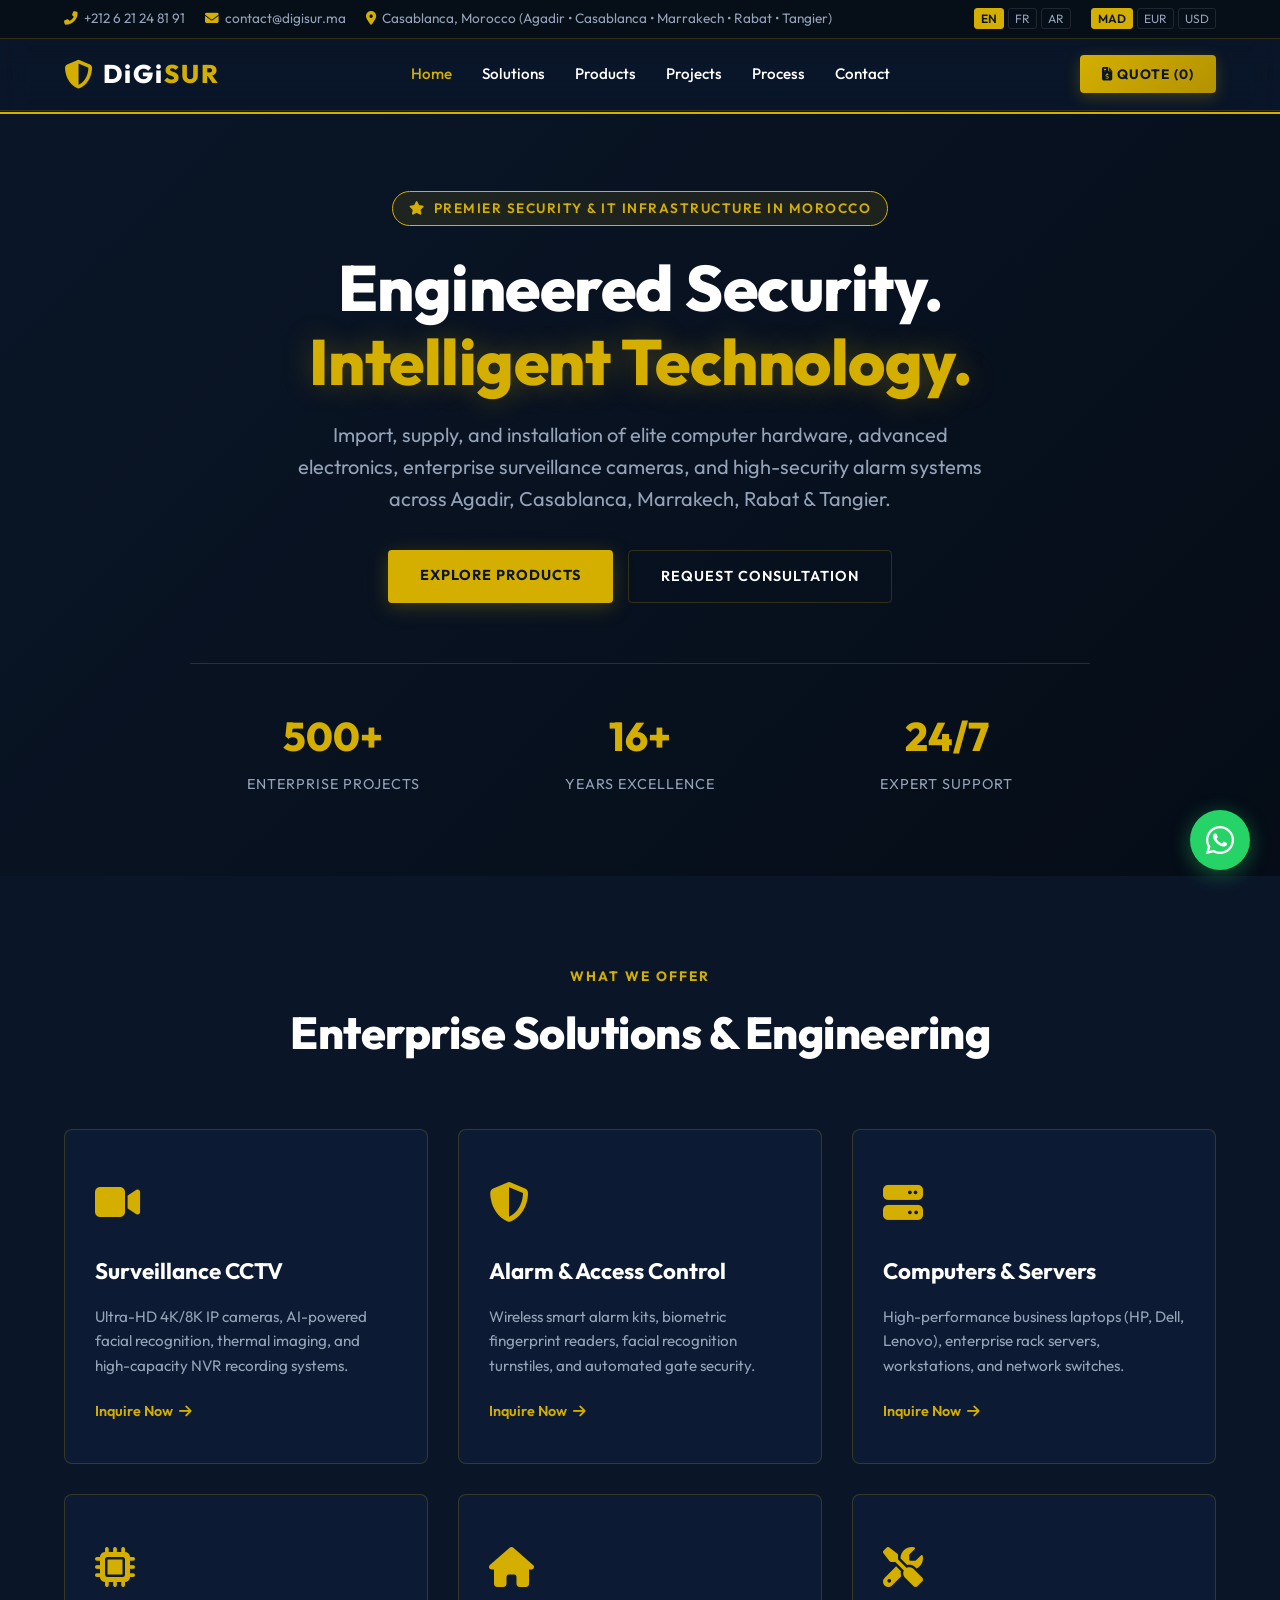
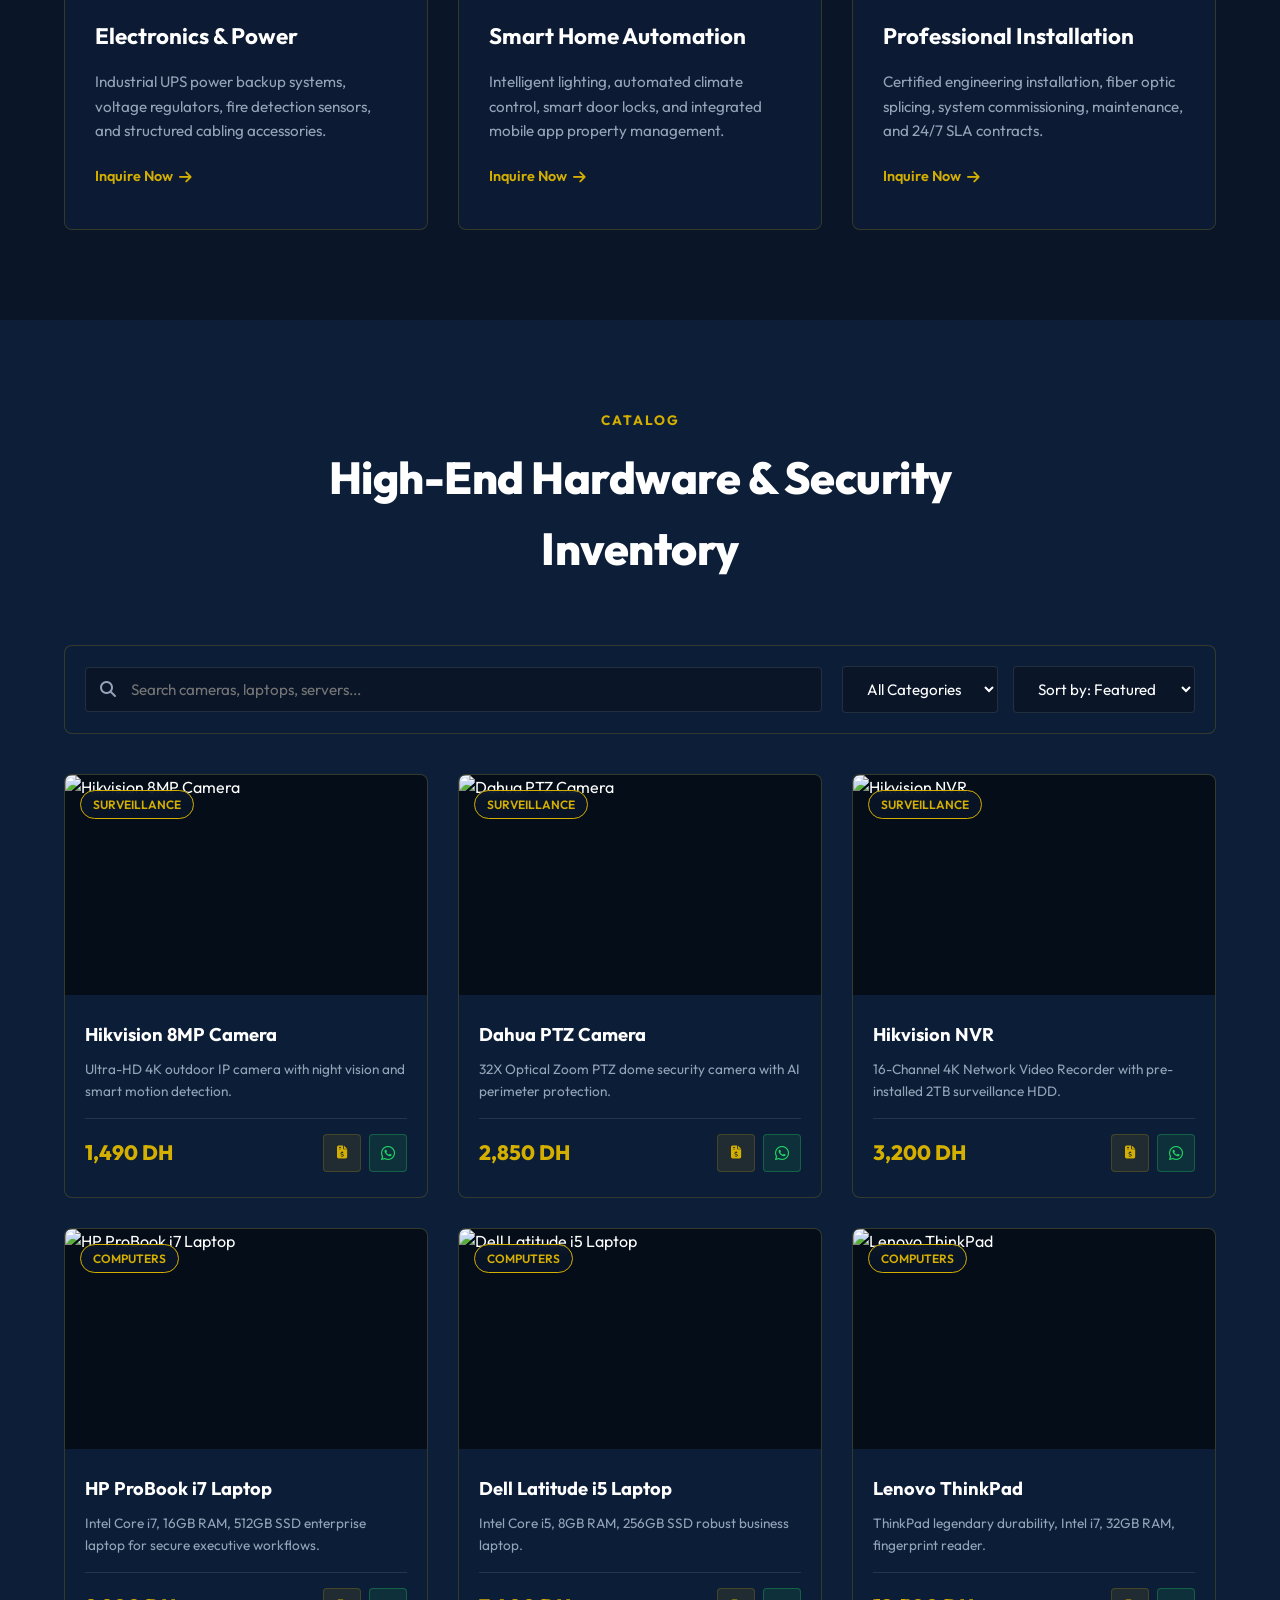
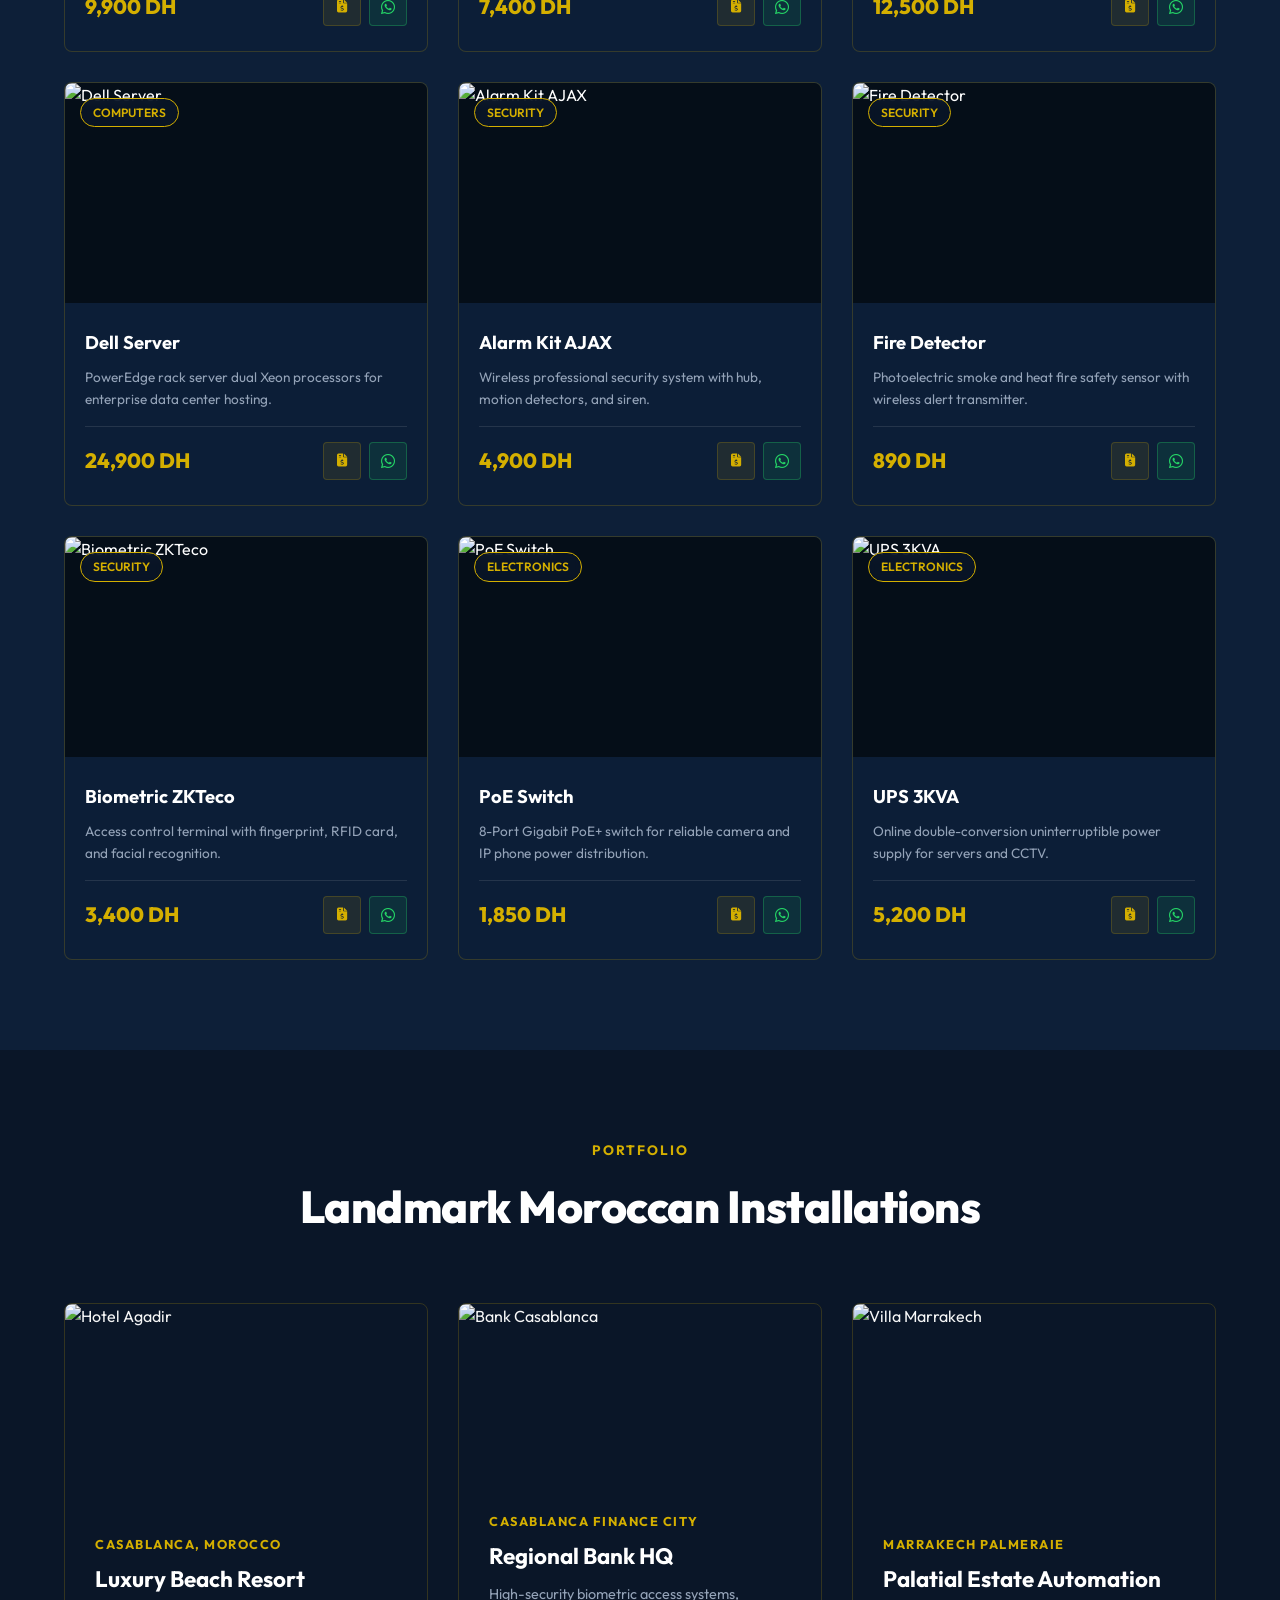
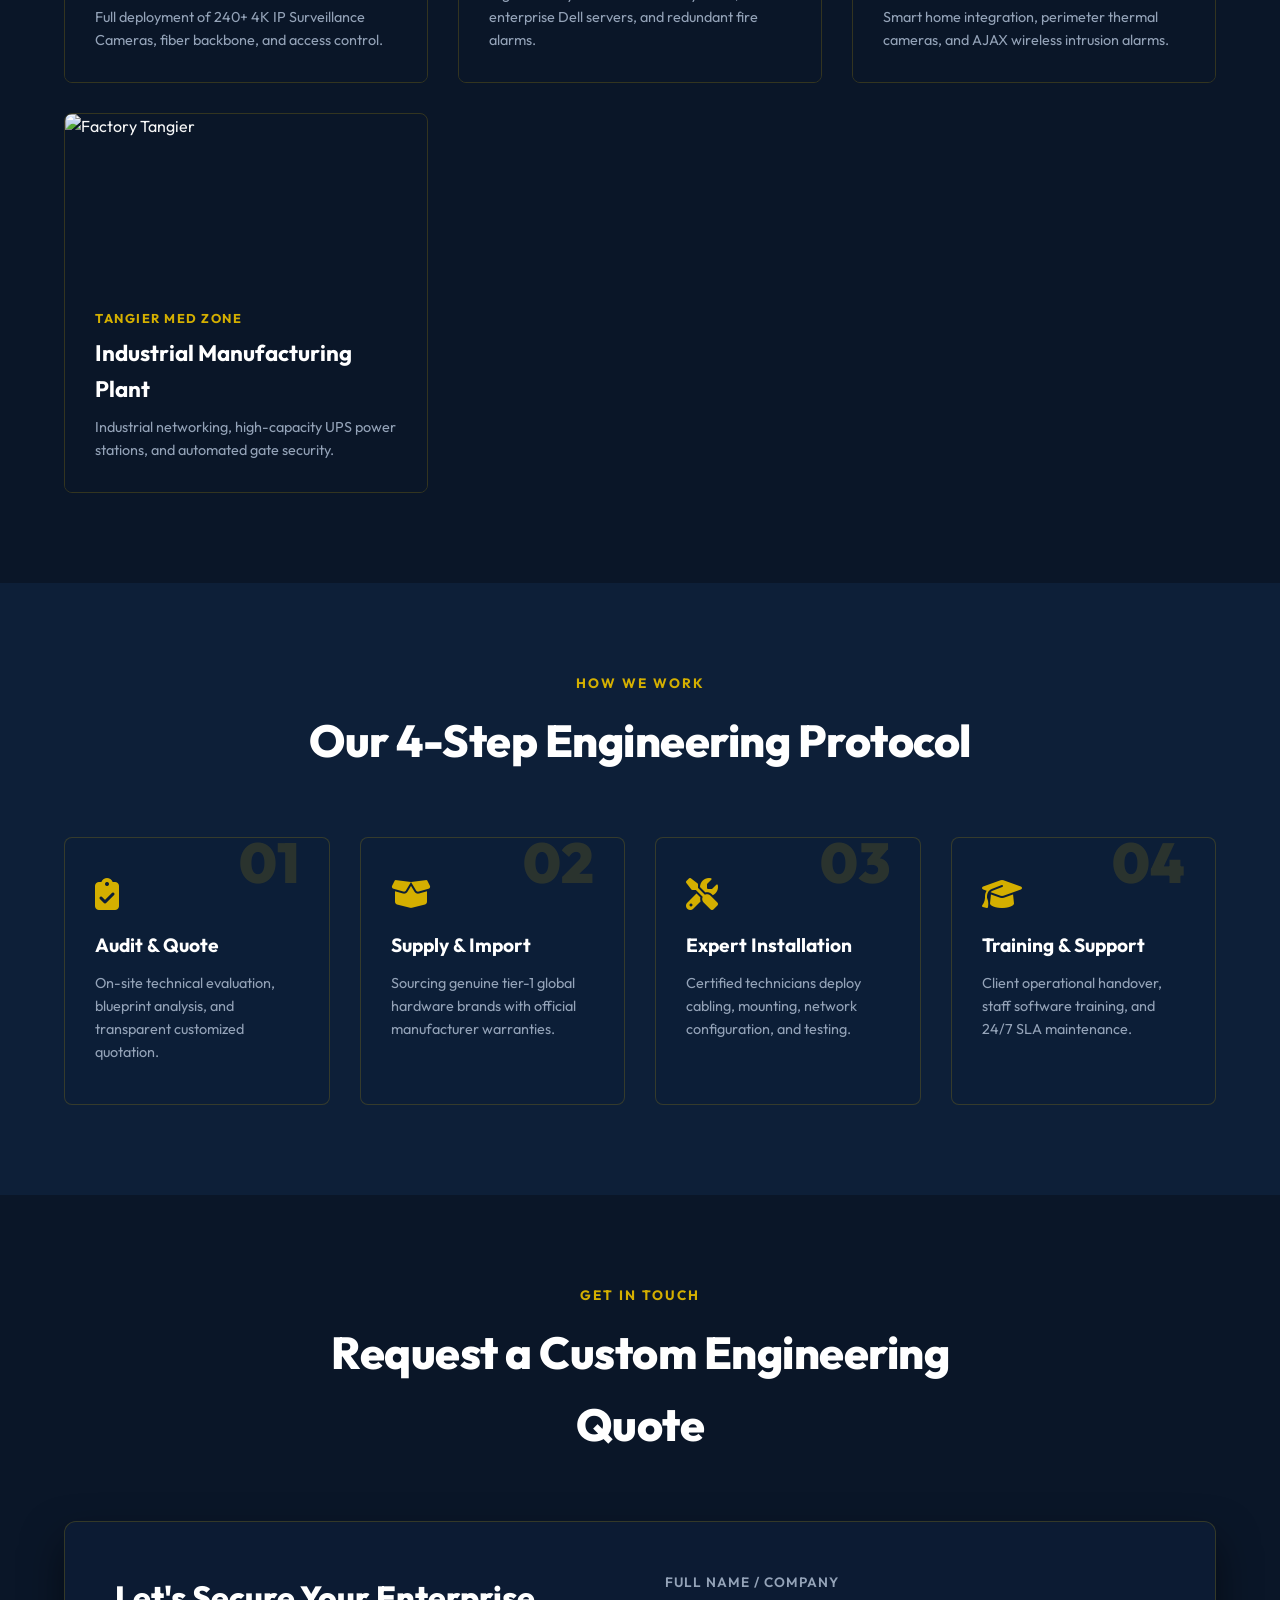
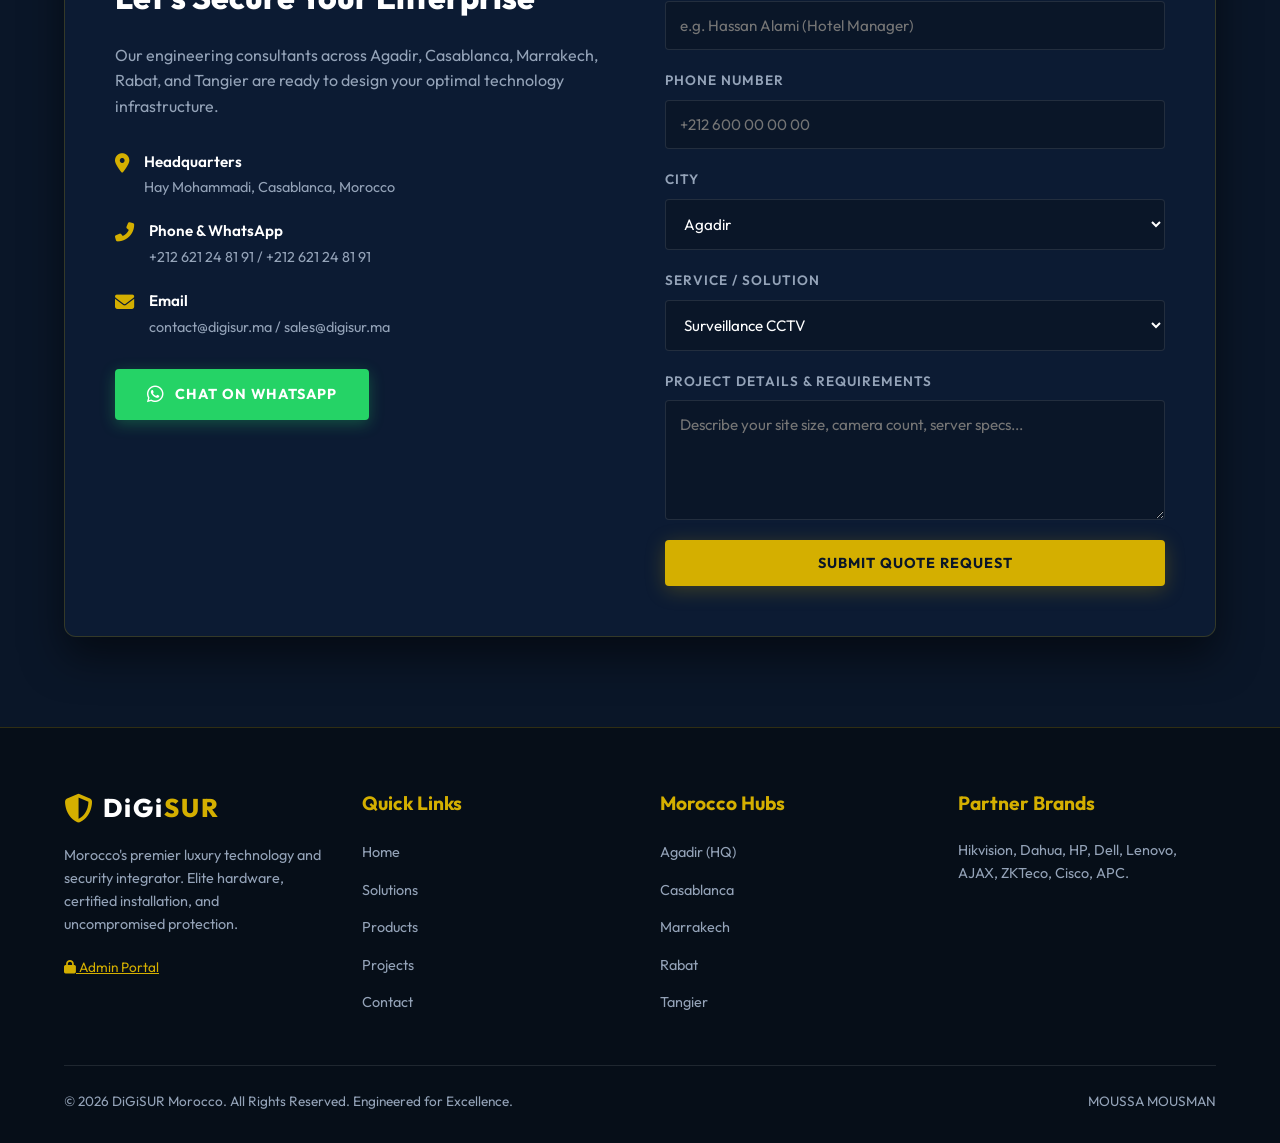
==== index.html @ 04ad392d "Add files via upload" ====
<!DOCTYPE html>
<html lang="en">
<head>
  <meta charset="UTF-8">
  <meta name="viewport" content="width=device-width, initial-scale=1.0">
  <title>DiGiSUR | Engineered Security & Intelligent Technology Morocco</title>
  <meta name="description" content="Import, Export, Supply, Installation of Computer Hardware, Electronics, Surveillance Cameras, and Security Alarm Systems in Agadir, Casablanca, Marrakech, Rabat, Tangier.">
  <!-- Google Fonts -->
  <link rel="preconnect" href="https://fonts.googleapis.com">
  <link rel="preconnect" href="https://fonts.gstatic.com" crossorigin>
  <link href="https://fonts.googleapis.com/css2?family=Outfit:wght@300;400;500;600;700;800;900&display=swap" rel="stylesheet">
  <!-- Font Awesome -->
  <link rel="stylesheet" href="https://cdnjs.cloudflare.com/ajax/libs/font-awesome/6.4.0/css/all.min.css">
  <!-- Custom CSS -->
  <link rel="stylesheet" href="style.css">
</head>
<body>

  <!-- 1. Top Bar -->
  <div class="top-bar">
    <div class="top-bar-left">
      <a href="tel:+212621248191"><i class="fas fa-phone-alt"></i> +212 6 21 24 81 91</a>
      <a href="mailto:contact@digisur.ma"><i class="fas fa-envelope"></i> contact@digisur.ma</a>
      <span><i class="fas fa-map-marker-alt"></i> Casablanca, Morocco (Agadir • Casablanca • Marrakech • Rabat • Tangier)</span>
    </div>
    <div class="top-bar-right">
      <div class="lang-buttons">
        <button class="lang-btn active" data-lang="en">EN</button>
        <button class="lang-btn" data-lang="fr">FR</button>
        <button class="lang-btn" data-lang="ar">AR</button>
      </div>
      <div class="curr-buttons">
        <button class="curr-btn active" data-curr="MAD">MAD</button>
        <button class="curr-btn" data-curr="EUR">EUR</button>
        <button class="curr-btn" data-curr="USD">USD</button>
      </div>
    </div>
  </div>

  <!-- 2. Navbar -->
  <nav class="navbar">
    <div class="nav-brand">
      <i class="fas fa-shield-alt logo-icon"></i>
      <h1>DiGi<span>SUR</span></h1>
    </div>
    <ul class="nav-links" id="navLinks">
      <li><a href="#home" class="active" data-i18n="nav_home">Home</a></li>
      <li><a href="#solutions" data-i18n="nav_solutions">Solutions</a></li>
      <li><a href="#products" data-i18n="nav_products">Products</a></li>
      <li><a href="#projects" data-i18n="nav_projects">Projects</a></li>
      <li><a href="#process" data-i18n="nav_process">Process</a></li>
      <li><a href="#contact" data-i18n="nav_contact">Contact</a></li>
    </ul>
    <div class="nav-right">
      <button class="quote-btn" id="openQuoteModalBtn"><i class="fas fa-file-invoice-dollar"></i> <span data-i18n="nav_quote">Quote</span> (<span id="quoteCount">0</span>)</button>
      <button class="menu-toggle" id="menuToggle"><i class="fas fa-bars"></i></button>
    </div>
  </nav>

  <!-- 3. Hero Section -->
  <header class="hero" id="home">
    <div class="hero-content">
      <div class="hero-badge">
        <i class="fas fa-star"></i> <span data-i18n="hero_badge">Premier Security & IT Infrastructure in Morocco</span>
      </div>
      <h1 data-i18n="hero_title">Engineered Security. <span>Intelligent Technology.</span></h1>
      <p data-i18n="hero_subtitle">Import, supply, and installation of elite computer hardware, advanced electronics, enterprise surveillance cameras, and high-security alarm systems across Agadir, Casablanca, Marrakech, Rabat & Tangier.</p>
      <div class="hero-buttons">
        <a href="#products" class="btn-primary" data-i18n="hero_btn_explore">Explore Products</a>
        <a href="#contact" class="btn-outline" data-i18n="hero_btn_consult">Request Consultation</a>
      </div>
      <div class="hero-stats">
        <div class="stat-item">
          <h3>500+</h3>
          <p data-i18n="stat_projects">Enterprise Projects</p>
        </div>
        <div class="stat-item">
          <h3>16+</h3>
          <p data-i18n="stat_years">Years Excellence</p>
        </div>
        <div class="stat-item">
          <h3>24/7</h3>
          <p data-i18n="stat_support">Expert Support</p>
        </div>
      </div>
    </div>
  </header>

  <!-- 4. SOLUTIONS Section -->
  <section id="solutions">
    <div class="section-header">
      <span class="section-subtitle" data-i18n="sol_subtitle">What We Offer</span>
      <h2 class="section-title" data-i18n="sol_title">Enterprise Solutions & Engineering</h2>
    </div>
    <div class="solutions-grid">
      <div class="solution-card">
        <div class="solution-icon"><i class="fas fa-video"></i></div>
        <h3 data-i18n="sol_1_title">Surveillance CCTV</h3>
        <p data-i18n="sol_1_desc">Ultra-HD 4K/8K IP cameras, AI-powered facial recognition, thermal imaging, and high-capacity NVR recording systems.</p>
        <a href="#contact" class="solution-link">Inquire Now <i class="fas fa-arrow-right"></i></a>
      </div>
      <div class="solution-card">
        <div class="solution-icon"><i class="fas fa-shield-alt"></i></div>
        <h3 data-i18n="sol_2_title">Alarm & Access Control</h3>
        <p data-i18n="sol_2_desc">Wireless smart alarm kits, biometric fingerprint readers, facial recognition turnstiles, and automated gate security.</p>
        <a href="#contact" class="solution-link">Inquire Now <i class="fas fa-arrow-right"></i></a>
      </div>
      <div class="solution-card">
        <div class="solution-icon"><i class="fas fa-server"></i></div>
        <h3 data-i18n="sol_3_title">Computers & Servers</h3>
        <p data-i18n="sol_3_desc">High-performance business laptops (HP, Dell, Lenovo), enterprise rack servers, workstations, and network switches.</p>
        <a href="#contact" class="solution-link">Inquire Now <i class="fas fa-arrow-right"></i></a>
      </div>
      <div class="solution-card">
        <div class="solution-icon"><i class="fas fa-microchip"></i></div>
        <h3 data-i18n="sol_4_title">Electronics & Power</h3>
        <p data-i18n="sol_4_desc">Industrial UPS power backup systems, voltage regulators, fire detection sensors, and structured cabling accessories.</p>
        <a href="#contact" class="solution-link">Inquire Now <i class="fas fa-arrow-right"></i></a>
      </div>
      <div class="solution-card">
        <div class="solution-icon"><i class="fas fa-home"></i></div>
        <h3 data-i18n="sol_5_title">Smart Home Automation</h3>
        <p data-i18n="sol_5_desc">Intelligent lighting, automated climate control, smart door locks, and integrated mobile app property management.</p>
        <a href="#contact" class="solution-link">Inquire Now <i class="fas fa-arrow-right"></i></a>
      </div>
      <div class="solution-card">
        <div class="solution-icon"><i class="fas fa-tools"></i></div>
        <h3 data-i18n="sol_6_title">Professional Installation</h3>
        <p data-i18n="sol_6_desc">Certified engineering installation, fiber optic splicing, system commissioning, maintenance, and 24/7 SLA contracts.</p>
        <a href="#contact" class="solution-link">Inquire Now <i class="fas fa-arrow-right"></i></a>
      </div>
    </div>
  </section>

  <!-- 5. PRODUCTS Section -->
  <section id="products" class="products-section">
    <div class="section-header">
      <span class="section-subtitle" data-i18n="prod_subtitle">Catalog</span>
      <h2 class="section-title" data-i18n="prod_title">High-End Hardware & Security Inventory</h2>
    </div>

    <!-- Search, Filter, Sort Controls -->
    <div class="products-controls">
      <div class="search-box">
        <i class="fas fa-search"></i>
        <input type="text" id="productSearch" placeholder="Search cameras, laptops, servers...">
      </div>
      <div class="filter-sort-group">
        <select id="categoryFilter" class="filter-select">
          <option value="all">All Categories</option>
          <option value="Surveillance">Surveillance</option>
          <option value="Computers">Computers</option>
          <option value="Security">Security</option>
          <option value="Electronics">Electronics</option>
        </select>
        <select id="sortSelect" class="sort-select">
          <option value="default">Sort by: Featured</option>
          <option value="low-high">Price: Low to High</option>
          <option value="high-low">Price: High to Low</option>
        </select>
      </div>
    </div>

    <!-- Products Grid (rendered dynamically via JS from localStorage) -->
    <div class="products-grid" id="productsGrid">
      <!-- Dynamic Products injected here -->
    </div>
  </section>

  <!-- 6. PROJECTS Section -->
  <section id="projects">
    <div class="section-header">
      <span class="section-subtitle" data-i18n="proj_subtitle">Portfolio</span>
      <h2 class="section-title" data-i18n="proj_title">Landmark Moroccan Installations</h2>
    </div>
    <div class="projects-grid">
      <div class="project-card">
        <img src="https://images.unsplash.com/photo-1566073771259-6a8506099945?auto=format&fit=crop&w=800&q=80" alt="Hotel Agadir">
        <div class="project-overlay">
          <span>Casablanca, Morocco</span>
          <h3 data-i18n="proj_1_title">Luxury Beach Resort</h3>
          <p data-i18n="proj_1_desc">Full deployment of 240+ 4K IP Surveillance Cameras, fiber backbone, and access control.</p>
        </div>
      </div>
      <div class="project-card">
        <img src="https://images.unsplash.com/photo-1486406146926-c627a92ad1ab?auto=format&fit=crop&w=800&q=80" alt="Bank Casablanca">
        <div class="project-overlay">
          <span>Casablanca Finance City</span>
          <h3 data-i18n="proj_2_title">Regional Bank HQ</h3>
          <p data-i18n="proj_2_desc">High-security biometric access systems, enterprise Dell servers, and redundant fire alarms.</p>
        </div>
      </div>
      <div class="project-card">
        <img src="https://images.unsplash.com/photo-1600585154340-be6161a56a0c?auto=format&fit=crop&w=800&q=80" alt="Villa Marrakech">
        <div class="project-overlay">
          <span>Marrakech Palmeraie</span>
          <h3 data-i18n="proj_3_title">Palatial Estate Automation</h3>
          <p data-i18n="proj_3_desc">Smart home integration, perimeter thermal cameras, and AJAX wireless intrusion alarms.</p>
        </div>
      </div>
      <div class="project-card">
        <img src="https://images.unsplash.com/photo-1581091226825-a6a2a5aee158?auto=format&fit=crop&w=800&q=80" alt="Factory Tangier">
        <div class="project-overlay">
          <span>Tangier Med Zone</span>
          <h3 data-i18n="proj_4_title">Industrial Manufacturing Plant</h3>
          <p data-i18n="proj_4_desc">Industrial networking, high-capacity UPS power stations, and automated gate security.</p>
        </div>
      </div>
    </div>
  </section>

  <!-- 7. PROCESS Section -->
  <section id="process" class="process-section">
    <div class="section-header">
      <span class="section-subtitle" data-i18n="proc_subtitle">How We Work</span>
      <h2 class="section-title" data-i18n="proc_title">Our 4-Step Engineering Protocol</h2>
    </div>
    <div class="process-grid">
      <div class="process-card">
        <div class="process-step-num">01</div>
        <div class="process-icon"><i class="fas fa-clipboard-check"></i></div>
        <h3 data-i18n="proc_1_title">Audit & Quote</h3>
        <p data-i18n="proc_1_desc">On-site technical evaluation, blueprint analysis, and transparent customized quotation.</p>
      </div>
      <div class="process-card">
        <div class="process-step-num">02</div>
        <div class="process-icon"><i class="fas fa-box-open"></i></div>
        <h3 data-i18n="proc_2_title">Supply & Import</h3>
        <p data-i18n="proc_2_desc">Sourcing genuine tier-1 global hardware brands with official manufacturer warranties.</p>
      </div>
      <div class="process-card">
        <div class="process-step-num">03</div>
        <div class="process-icon"><i class="fas fa-tools"></i></div>
        <h3 data-i18n="proc_3_title">Expert Installation</h3>
        <p data-i18n="proc_3_desc">Certified technicians deploy cabling, mounting, network configuration, and testing.</p>
      </div>
      <div class="process-card">
        <div class="process-step-num">04</div>
        <div class="process-icon"><i class="fas fa-graduation-cap"></i></div>
        <h3 data-i18n="proc_4_title">Training & Support</h3>
        <p data-i18n="proc_4_desc">Client operational handover, staff software training, and 24/7 SLA maintenance.</p>
      </div>
    </div>
  </section>

  <!-- 8. CONTACT Section -->
  <section id="contact">
    <div class="section-header">
      <span class="section-subtitle" data-i18n="cont_subtitle">Get In Touch</span>
      <h2 class="section-title" data-i18n="cont_title">Request a Custom Engineering Quote</h2>
    </div>
    <div class="contact-container">
      <div class="contact-info">
        <h3 data-i18n="cont_info_title">Let's Secure Your Enterprise</h3>
        <p data-i18n="cont_info_desc">Our engineering consultants across Agadir, Casablanca, Marrakech, Rabat, and Tangier are ready to design your optimal technology infrastructure.</p>
        <div class="contact-details">
          <div class="contact-item">
            <i class="fas fa-map-marker-alt"></i>
            <div>
              <h4 data-i18n="cont_hq">Headquarters</h4>
              <span>Hay Mohammadi, Casablanca, Morocco</span>
            </div>
          </div>
          <div class="contact-item">
            <i class="fas fa-phone-alt"></i>
            <div>
              <h4 data-i18n="cont_phone">Phone & WhatsApp</h4>
              <span>+212 621 24 81 91 / +212 621 24 81 91</span>
            </div>
          </div>
          <div class="contact-item">
            <i class="fas fa-envelope"></i>
            <div>
              <h4 data-i18n="cont_email">Email</h4>
              <span>contact@digisur.ma / sales@digisur.ma</span>
            </div>
          </div>
        </div>
        <a href="https://wa.me/212621248191?text=Hello%20DiGiSUR,%20I%20would%20like%20to%20discuss%20a%20security%20project." target="_blank" class="btn-primary" style="display: inline-flex; align-items: center; gap: 10px; background: #25D366; color: #FFF; box-shadow: 0 4px 15px rgba(37,211,102,0.3);">
          <i class="fab fa-whatsapp" style="font-size: 1.2rem;"></i> <span data-i18n="cont_wa_btn">Chat on WhatsApp</span>
        </a>
      </div>

      <form class="contact-form" id="quoteRequestForm">
        <div class="form-group">
          <label for="clientName" data-i18n="form_name">Full Name / Company</label>
          <input type="text" id="clientName" required placeholder="e.g. Hassan Alami (Hotel Manager)">
        </div>
        <div class="form-group">
          <label for="clientPhone" data-i18n="form_phone">Phone Number</label>
          <input type="tel" id="clientPhone" required placeholder="+212 600 00 00 00">
        </div>
        <div class="form-group">
          <label for="clientCity" data-i18n="form_city">City</label>
          <select id="clientCity">
            <option value="Agadir">Agadir</option>
            <option value="Casablanca">Casablanca</option>
            <option value="Marrakech">Marrakech</option>
            <option value="Rabat">Rabat</option>
            <option value="Tangier">Tangier</option>
            <option value="Other">Other City in Morocco</option>
          </select>
        </div>
        <div class="form-group">
          <label for="clientService" data-i18n="form_service">Service / Solution</label>
          <select id="clientService">
            <option value="Surveillance CCTV">Surveillance CCTV</option>
            <option value="Alarm & Access Control">Alarm & Access Control</option>
            <option value="Computers & Servers">Computers & Servers</option>
            <option value="Electronics & Power">Electronics & Power</option>
            <option value="Smart Home">Smart Home</option>
            <option value="Full Installation">Full Installation</option>
          </select>
        </div>
        <div class="form-group">
          <label for="clientMessage" data-i18n="form_msg">Project Details & Requirements</label>
          <textarea id="clientMessage" required placeholder="Describe your site size, camera count, server specs..."></textarea>
        </div>
        <button type="submit" class="btn-primary" data-i18n="form_submit">Submit Quote Request</button>
      </form>
    </div>
  </section>

  <!-- Footer -->
  <footer>
    <div class="footer-grid">
      <div class="footer-col">
        <div class="nav-brand" style="margin-bottom: 15px;">
          <i class="fas fa-shield-alt logo-icon"></i>
          <h1>DiGi<span>SUR</span></h1>
        </div>
        <p data-i18n="footer_desc">Morocco's premier luxury technology and security integrator. Elite hardware, certified installation, and uncompromised protection.</p>
        <p><a href="admin.html" style="color: var(--accent-gold); font-size: 0.85rem; text-decoration: underline;"><i class="fas fa-lock"></i> Admin Portal</a></p>
      </div>
      <div class="footer-col">
        <h3 data-i18n="footer_quick">Quick Links</h3>
        <ul>
          <li><a href="#home">Home</a></li>
          <li><a href="#solutions">Solutions</a></li>
          <li><a href="#products">Products</a></li>
          <li><a href="#projects">Projects</a></li>
          <li><a href="#contact">Contact</a></li>
        </ul>
      </div>
      <div class="footer-col">
        <h3 data-i18n="footer_hubs">Morocco Hubs</h3>
        <ul>
          <li><a href="#contact">Agadir (HQ)</a></li>
          <li><a href="#contact">Casablanca</a></li>
          <li><a href="#contact">Marrakech</a></li>
          <li><a href="#contact">Rabat</a></li>
          <li><a href="#contact">Tangier</a></li>
        </ul>
      </div>
      <div class="footer-col">
        <h3 data-i18n="footer_brands">Partner Brands</h3>
        <p>Hikvision, Dahua, HP, Dell, Lenovo, AJAX, ZKTeco, Cisco, APC.</p>
      </div>
    </div>
    <div class="footer-bottom">
      <p>&copy; 2026 DiGiSUR Morocco. All Rights Reserved. Engineered for Excellence.</p>
      <p>MOUSSA MOUSMAN</p>
    </div>
  </footer>

  <!-- 9. Floating WhatsApp Button -->
  <a href="https://wa.me/212621248191?text=Hello%20DiGiSUR,%20I%20need%20assistance." target="_blank" class="whatsapp-float" title="Chat on WhatsApp">
    <i class="fab fa-whatsapp"></i>
  </a>

  <!-- Quote Modal / Cart Drawer -->
  <div class="modal-overlay" id="quoteModal">
    <div class="modal-container">
      <button class="modal-close" id="closeQuoteModal"><i class="fas fa-times"></i></button>
      <h3 class="modal-title"><i class="fas fa-file-invoice-dollar"></i> Your Selected Quote Items</h3>
      <div class="quote-items-list" id="quoteItemsList">
        <!-- Quote items injected here -->
      </div>
      <div class="quote-total">
        <span>Estimated Total:</span>
        <span id="quoteModalTotal">0 DH</span>
      </div>
      <div style="display: flex; gap: 15px;">
        <button id="submitQuoteOrderBtn" class="btn-primary" style="flex: 1;"><i class="fab fa-whatsapp"></i> Send Quote via WhatsApp</button>
      </div>
    </div>
  </div>

  <!-- Main JavaScript -->
  <script src="main.js"></script>
</body>
</html>
---- style.css ----
/* ==========================================
   DiGiSUR Luxury Brand Stylesheet
   Theme: Deep Dark Navy (#0A1628) & Dark Lemon Yellow (#D4AF00)
   ========================================== */

:root {
  --bg-primary: #0A1628;
  --bg-secondary: #0D1F38;
  --bg-card: rgba(13, 31, 56, 0.7);
  --bg-glass: rgba(10, 22, 40, 0.85);
  --accent-gold: #D4AF00;
  --accent-gold-hover: #F1C40F;
  --accent-gold-glow: rgba(212, 175, 0, 0.25);
  --text-main: #FFFFFF;
  --text-muted: #94A3B8;
  --border-color: rgba(212, 175, 0, 0.2);
  --border-subtle: rgba(255, 255, 255, 0.1);
  --transition: all 0.3s cubic-bezier(0.4, 0, 0.2, 1);
  --font-main: 'Outfit', 'Inter', sans-serif;
}

* {
  box-sizing: border-box;
  margin: 0;
  padding: 0;
}

html {
  scroll-behavior: smooth;
}

body {
  font-family: var(--font-main);
  background-color: var(--bg-primary);
  color: var(--text-main);
  line-height: 1.6;
  overflow-x: hidden;
}

a {
  text-decoration: none;
  color: inherit;
}

ul {
  list-style: none;
}

button, input, select, textarea {
  font-family: var(--font-main);
}

/* Scrollbar */
::-webkit-scrollbar {
  width: 8px;
}
::-webkit-scrollbar-track {
  background: var(--bg-primary);
}
::-webkit-scrollbar-thumb {
  background: var(--accent-gold);
  border-radius: 4px;
}

/* Top Bar */
.top-bar {
  background-color: #060E18;
  border-bottom: 1px solid var(--border-color);
  font-size: 0.85rem;
  padding: 8px 5%;
  display: flex;
  justify-content: space-between;
  align-items: center;
  flex-wrap: wrap;
  gap: 10px;
  position: relative;
  z-index: 1001;
}

.top-bar-left, .top-bar-right {
  display: flex;
  align-items: center;
  gap: 20px;
  flex-wrap: wrap;
}

.top-bar a, .top-bar span {
  color: var(--text-muted);
  display: flex;
  align-items: center;
  gap: 6px;
  transition: var(--transition);
}

.top-bar a:hover {
  color: var(--accent-gold);
}

.top-bar i {
  color: var(--accent-gold);
}

.lang-buttons, .curr-buttons {
  display: flex;
  gap: 4px;
}

.lang-btn, .curr-btn {
  background: transparent;
  border: 1px solid var(--border-subtle);
  color: var(--text-muted);
  padding: 2px 6px;
  font-size: 0.75rem;
  cursor: pointer;
  border-radius: 3px;
  transition: var(--transition);
}

.lang-btn.active, .curr-btn.active,
.lang-btn:hover, .curr-btn:hover {
  background: var(--accent-gold);
  color: var(--bg-primary);
  border-color: var(--accent-gold);
  font-weight: 600;
}

/* Navbar */
.navbar {
  position: sticky;
  top: 0;
  background-color: var(--bg-glass);
  backdrop-filter: blur(12px);
  border-bottom: 1px solid var(--border-color);
  padding: 15px 5%;
  display: flex;
  justify-content: space-between;
  align-items: center;
  z-index: 1000;
  transition: var(--transition);
}

.nav-brand {
  display: flex;
  align-items: center;
  gap: 10px;
}

.nav-brand .logo-icon {
  font-size: 1.8rem;
  color: var(--accent-gold);
  animation: pulseGold 3s infinite;
}

.nav-brand h1 {
  font-size: 1.6rem;
  font-weight: 800;
  letter-spacing: 2px;
  color: var(--text-main);
}

.nav-brand h1 span {
  color: var(--accent-gold);
}

.nav-links {
  display: flex;
  align-items: center;
  gap: 30px;
}

.nav-links a {
  font-size: 0.95rem;
  font-weight: 500;
  color: var(--text-main);
  transition: var(--transition);
  position: pointer;
}

.nav-links a:hover, .nav-links a.active {
  color: var(--accent-gold);
}

.nav-links a::after {
  content: '';
  position: absolute;
  width: 0;
  height: 2px;
  bottom: -4px;
  left: 0;
  background-color: var(--accent-gold);
  transition: var(--transition);
}

.nav-links a:hover::after, .nav-links a.active::after {
  width: 100%;
}

.nav-right {
  display: flex;
  align-items: center;
  gap: 15px;
}

.quote-btn {
  background: linear-gradient(135deg, var(--accent-gold) 0%, #b39200 100%);
  color: var(--bg-primary);
  font-weight: 700;
  padding: 10px 22px;
  border-radius: 4px;
  border: none;
  cursor: pointer;
  box-shadow: 0 4px 15px var(--accent-gold-glow);
  transition: var(--transition);
  text-transform: uppercase;
  font-size: 0.85rem;
  letter-spacing: 1px;
}

.quote-btn:hover {
  transform: translateY(-2px);
  box-shadow: 0 6px 20px rgba(212, 175, 0, 0.4);
  background: var(--accent-gold-hover);
}

.menu-toggle {
  display: none;
  background: none;
  border: none;
  color: var(--accent-gold);
  font-size: 1.5rem;
  cursor: pointer;
}

/* Hero Section */
.hero {
  position: relative;
  min-height: 85vh;
  display: flex;
  align-items: center;
  justify-content: center;
  padding: 60px 5%;
  background: linear-gradient(135deg, rgba(10, 22, 40, 0.9), rgba(5, 12, 22, 0.95)),
              url('https://images.unsplash.com/photo-1558494949-ef010cbdcc31?auto=format&fit=crop&w=1920&q=80') center/cover no-repeat;
  text-align: center;
}

.hero-content {
  max-width: 900px;
  z-index: 2;
}

.hero-badge {
  display: inline-flex;
  align-items: center;
  gap: 8px;
  background: rgba(212, 175, 0, 0.1);
  border: 1px solid var(--accent-gold);
  color: var(--accent-gold);
  padding: 6px 16px;
  border-radius: 20px;
  font-size: 0.85rem;
  font-weight: 600;
  margin-bottom: 25px;
  text-transform: uppercase;
  letter-spacing: 1.5px;
  animation: fadeInDown 1s ease;
}

.hero h1 {
  font-size: clamp(2.5rem, 5vw, 4.5rem);
  font-weight: 800;
  line-height: 1.15;
  margin-bottom: 20px;
  color: var(--text-main);
  letter-spacing: -0.5px;
}

.hero h1 span {
  color: var(--accent-gold);
  text-shadow: 0 0 30px rgba(212, 175, 0, 0.3);
}

.hero p {
  font-size: clamp(1rem, 2vw, 1.25rem);
  color: var(--text-muted);
  max-width: 700px;
  margin: 0 auto 35px auto;
}

.hero-buttons {
  display: flex;
  justify-content: center;
  gap: 15px;
  flex-wrap: wrap;
  margin-bottom: 60px;
}

.btn-primary {
  background-color: var(--accent-gold);
  color: var(--bg-primary);
  font-weight: 700;
  padding: 14px 32px;
  border-radius: 4px;
  border: none;
  cursor: pointer;
  transition: var(--transition);
  text-transform: uppercase;
  letter-spacing: 1px;
  font-size: 0.9rem;
  box-shadow: 0 4px 20px var(--accent-gold-glow);
}

.btn-primary:hover {
  background-color: var(--accent-gold-hover);
  transform: translateY(-2px);
  box-shadow: 0 6px 25px rgba(212, 175, 0, 0.4);
}

.btn-outline {
  background: transparent;
  color: var(--text-main);
  border: 1px solid var(--border-color);
  font-weight: 600;
  padding: 14px 32px;
  border-radius: 4px;
  cursor: pointer;
  transition: var(--transition);
  text-transform: uppercase;
  letter-spacing: 1px;
  font-size: 0.9rem;
}

.btn-outline:hover {
  border-color: var(--accent-gold);
  color: var(--accent-gold);
  background: rgba(212, 175, 0, 0.05);
}

.hero-stats {
  display: grid;
  grid-template-columns: repeat(auto-fit, minmax(200px, 1fr));
  gap: 20px;
  border-top: 1px solid var(--border-color);
  padding-top: 40px;
}

.stat-item h3 {
  font-size: 2.5rem;
  font-weight: 800;
  color: var(--accent-gold);
  margin-bottom: 5px;
}

.stat-item p {
  font-size: 0.9rem;
  color: var(--text-muted);
  margin: 0;
  text-transform: uppercase;
  letter-spacing: 1px;
}

/* General Sections */
section {
  padding: 90px 5%;
  position: relative;
}

.section-header {
  text-align: center;
  max-width: 700px;
  margin: 0 auto 60px auto;
}

.section-subtitle {
  color: var(--accent-gold);
  font-size: 0.85rem;
  font-weight: 700;
  text-transform: uppercase;
  letter-spacing: 2px;
  margin-bottom: 10px;
  display: block;
}

.section-title {
  font-size: clamp(2rem, 3.5vw, 3rem);
  font-weight: 800;
  color: var(--text-main);
  letter-spacing: -0.5px;
}

/* Solutions Section */
.solutions-grid {
  display: grid;
  grid-template-columns: repeat(auto-fit, minmax(320px, 1fr));
  gap: 30px;
}

.solution-card {
  background: var(--bg-card);
  border: 1px solid var(--border-color);
  border-radius: 8px;
  padding: 40px 30px;
  transition: var(--transition);
  position: relative;
  overflow: hidden;
}

.solution-card::before {
  content: '';
  position: absolute;
  top: 0;
  left: 0;
  width: 100%;
  height: 3px;
  background: var(--accent-gold);
  transform: scaleX(0);
  transform-origin: left;
  transition: var(--transition);
}

.solution-card:hover {
  transform: translateY(-8px);
  border-color: var(--accent-gold);
  box-shadow: 0 15px 35px rgba(0, 0, 0, 0.4), 0 0 20px var(--accent-gold-glow);
}

.solution-card:hover::before {
  transform: scaleX(1);
}

.solution-icon {
  font-size: 2.5rem;
  color: var(--accent-gold);
  margin-bottom: 20px;
}

.solution-card h3 {
  font-size: 1.4rem;
  font-weight: 700;
  margin-bottom: 15px;
  color: var(--text-main);
}

.solution-card p {
  color: var(--text-muted);
  font-size: 0.95rem;
  margin-bottom: 20px;
}

.solution-link {
  color: var(--accent-gold);
  font-weight: 600;
  font-size: 0.9rem;
  display: inline-flex;
  align-items: center;
  gap: 6px;
}

.solution-link:hover {
  gap: 10px;
}

/* Products Section */
.products-section {
  background-color: var(--bg-secondary);
}

.products-controls {
  display: flex;
  justify-content: space-between;
  align-items: center;
  flex-wrap: wrap;
  gap: 20px;
  margin-bottom: 40px;
  background: var(--bg-card);
  padding: 20px;
  border-radius: 8px;
  border: 1px solid var(--border-color);
}

.search-box {
  flex: 1;
  min-width: 260px;
  position: relative;
}

.search-box i {
  position: absolute;
  left: 15px;
  top: 50%;
  transform: translateY(-50%);
  color: var(--text-muted);
}

.search-box input {
  width: 100%;
  background: var(--bg-primary);
  border: 1px solid var(--border-subtle);
  padding: 12px 15px 12px 45px;
  border-radius: 4px;
  color: var(--text-main);
  font-size: 0.95rem;
  transition: var(--transition);
}

.search-box input:focus {
  outline: none;
  border-color: var(--accent-gold);
}

.filter-sort-group {
  display: flex;
  gap: 15px;
  flex-wrap: wrap;
}

.filter-select, .sort-select {
  background: var(--bg-primary);
  border: 1px solid var(--border-subtle);
  color: var(--text-main);
  padding: 12px 20px;
  border-radius: 4px;
  font-size: 0.95rem;
  cursor: pointer;
  transition: var(--transition);
}

.filter-select:focus, .sort-select:focus {
  outline: none;
  border-color: var(--accent-gold);
}

.products-grid {
  display: grid;
  grid-template-columns: repeat(auto-fill, minmax(280px, 1fr));
  gap: 30px;
}

.product-card {
  background: var(--bg-card);
  border: 1px solid var(--border-color);
  border-radius: 8px;
  overflow: hidden;
  transition: var(--transition);
  display: flex;
  flex-direction: column;
}

.product-card:hover {
  transform: translateY(-6px);
  border-color: var(--accent-gold);
  box-shadow: 0 15px 35px rgba(0,0,0,0.4), 0 0 15px var(--accent-gold-glow);
}

.product-img-wrapper {
  position: relative;
  height: 220px;
  overflow: hidden;
  background: #050E18;
}

.product-img-wrapper img {
  width: 100%;
  height: 100%;
  object-fit: cover;
  transition: transform 0.5s ease;
}

.product-card:hover .product-img-wrapper img {
  transform: scale(1.08);
}

.product-category-badge {
  position: absolute;
  top: 15px;
  left: 15px;
  background: rgba(10, 22, 40, 0.85);
  backdrop-filter: blur(4px);
  color: var(--accent-gold);
  border: 1px solid var(--accent-gold);
  padding: 4px 12px;
  font-size: 0.75rem;
  font-weight: 600;
  border-radius: 20px;
  text-transform: uppercase;
}

.product-content {
  padding: 25px 20px;
  display: flex;
  flex-direction: column;
  flex: 1;
}

.product-content h3 {
  font-size: 1.15rem;
  font-weight: 700;
  margin-bottom: 10px;
  color: var(--text-main);
}

.product-desc {
  font-size: 0.85rem;
  color: var(--text-muted);
  margin-bottom: 15px;
  flex: 1;
  display: -webkit-box;
  -webkit-line-clamp: 2;
  -webkit-box-orient: vertical;
  overflow: hidden;
}

.product-footer {
  display: flex;
  justify-content: space-between;
  align-items: center;
  margin-top: auto;
  border-top: 1px solid var(--border-subtle);
  padding-top: 15px;
}

.product-price {
  font-size: 1.3rem;
  font-weight: 800;
  color: var(--accent-gold);
}

.product-actions {
  display: flex;
  gap: 8px;
}

.btn-icon {
  background: rgba(212, 175, 0, 0.1);
  border: 1px solid var(--border-color);
  color: var(--accent-gold);
  width: 38px;
  height: 38px;
  border-radius: 4px;
  display: flex;
  align-items: center;
  justify-content: center;
  cursor: pointer;
  transition: var(--transition);
}

.btn-icon:hover {
  background: var(--accent-gold);
  color: var(--bg-primary);
  border-color: var(--accent-gold);
}

.btn-quote-item {
  background: var(--accent-gold);
  color: var(--bg-primary);
  border: none;
  font-weight: 600;
  padding: 8px 14px;
  font-size: 0.8rem;
  border-radius: 4px;
  cursor: pointer;
  transition: var(--transition);
  text-transform: uppercase;
}

.btn-quote-item:hover {
  background: var(--accent-gold-hover);
}

/* Projects Section */
.projects-grid {
  display: grid;
  grid-template-columns: repeat(auto-fit, minmax(280px, 1fr));
  gap: 30px;
}

.project-card {
  position: relative;
  height: 380px;
  border-radius: 8px;
  overflow: hidden;
  border: 1px solid var(--border-color);
  transition: var(--transition);
}

.project-card img {
  width: 100%;
  height: 100%;
  object-fit: cover;
  transition: transform 0.6s ease;
}

.project-card:hover img {
  transform: scale(1.1);
}

.project-overlay {
  position: absolute;
  inset: 0;
  background: linear-gradient(to top, rgba(10,22,40,0.95) 0%, rgba(10,22,40,0.4) 60%, transparent 100%);
  display: flex;
  flex-direction: column;
  justify-content: flex-end;
  padding: 30px;
}

.project-overlay span {
  color: var(--accent-gold);
  font-size: 0.8rem;
  font-weight: 700;
  text-transform: uppercase;
  letter-spacing: 1.5px;
  margin-bottom: 8px;
}

.project-overlay h3 {
  font-size: 1.4rem;
  font-weight: 700;
  color: var(--text-main);
  margin-bottom: 8px;
}

.project-overlay p {
  color: var(--text-muted);
  font-size: 0.9rem;
}

/* Process Section */
.process-section {
  background-color: var(--bg-secondary);
}

.process-grid {
  display: grid;
  grid-template-columns: repeat(auto-fit, minmax(240px, 1fr));
  gap: 30px;
}

.process-card {
  background: var(--bg-card);
  border: 1px solid var(--border-color);
  border-radius: 8px;
  padding: 40px 30px;
  position: relative;
  transition: var(--transition);
}

.process-card:hover {
  border-color: var(--accent-gold);
  transform: translateY(-5px);
}

.process-step-num {
  position: absolute;
  top: -20px;
  right: 30px;
  font-size: 3.5rem;
  font-weight: 900;
  color: rgba(212, 175, 0, 0.15);
}

.process-card i {
  font-size: 2rem;
  color: var(--accent-gold);
  margin-bottom: 20px;
}

.process-card h3 {
  font-size: 1.2rem;
  font-weight: 700;
  margin-bottom: 12px;
}

.process-card p {
  color: var(--text-muted);
  font-size: 0.9rem;
}

/* Contact Section */
.contact-container {
  display: grid;
  grid-template-columns: repeat(auto-fit, minmax(320px, 1fr));
  gap: 50px;
  background: var(--bg-card);
  border: 1px solid var(--border-color);
  border-radius: 12px;
  padding: 50px;
  box-shadow: 0 20px 40px rgba(0,0,0,0.5);
}

.contact-info h3 {
  font-size: 2rem;
  font-weight: 800;
  margin-bottom: 20px;
}

.contact-info p {
  color: var(--text-muted);
  margin-bottom: 30px;
}

.contact-details {
  display: flex;
  flex-direction: column;
  gap: 20px;
  margin-bottom: 30px;
}

.contact-item {
  display: flex;
  align-items: flex-start;
  gap: 15px;
}

.contact-item i {
  font-size: 1.2rem;
  color: var(--accent-gold);
  margin-top: 4px;
}

.contact-item h4 {
  font-size: 0.95rem;
  font-weight: 600;
  color: var(--text-main);
}

.contact-item span {
  font-size: 0.9rem;
  color: var(--text-muted);
}

.contact-form {
  display: flex;
  flex-direction: column;
  gap: 20px;
}

.form-group {
  display: flex;
  flex-direction: column;
  gap: 8px;
}

.form-group label {
  font-size: 0.85rem;
  font-weight: 600;
  color: var(--text-muted);
  text-transform: uppercase;
  letter-spacing: 1px;
}

.form-group input,
.form-group select,
.form-group textarea {
  background: var(--bg-primary);
  border: 1px solid var(--border-subtle);
  padding: 14px;
  border-radius: 4px;
  color: var(--text-main);
  font-size: 0.95rem;
  transition: var(--transition);
}

.form-group input:focus,
.form-group select:focus,
.form-group textarea:focus {
  outline: none;
  border-color: var(--accent-gold);
}

.form-group textarea {
  resize: vertical;
  min-height: 120px;
}

/* Footer */
footer {
  background-color: #060E18;
  border-top: 1px solid var(--border-color);
  padding: 60px 5% 30px 5%;
}

.footer-grid {
  display: grid;
  grid-template-columns: repeat(auto-fit, minmax(220px, 1fr));
  gap: 40px;
  margin-bottom: 50px;
}

.footer-col h3 {
  font-size: 1.2rem;
  font-weight: 700;
  margin-bottom: 20px;
  color: var(--accent-gold);
}

.footer-col p {
  color: var(--text-muted);
  font-size: 0.9rem;
  margin-bottom: 20px;
}

.footer-col ul {
  display: flex;
  flex-direction: column;
  gap: 12px;
}

.footer-col ul a {
  color: var(--text-muted);
  font-size: 0.9rem;
  transition: var(--transition);
}

.footer-col ul a:hover {
  color: var(--accent-gold);
  padding-left: 5px;
}

.footer-bottom {
  border-top: 1px solid var(--border-subtle);
  padding-top: 25px;
  display: flex;
  justify-content: space-between;
  align-items: center;
  flex-wrap: wrap;
  gap: 15px;
  color: var(--text-muted);
  font-size: 0.85rem;
}

.footer-bottom a {
  color: var(--accent-gold);
}

/* Floating WhatsApp */
.whatsapp-float {
  position: fixed;
  bottom: 30px;
  right: 30px;
  background-color: #25D366;
  color: #FFF;
  width: 60px;
  height: 60px;
  border-radius: 50%;
  display: flex;
  align-items: center;
  justify-content: center;
  font-size: 2rem;
  box-shadow: 0 4px 20px rgba(37, 211, 102, 0.4);
  z-index: 999;
  transition: var(--transition);
}

.whatsapp-float:hover {
  transform: scale(1.1);
  box-shadow: 0 6px 25px rgba(37, 211, 102, 0.6);
}

/* Quote Modal / Drawer */
.modal-overlay {
  position: fixed;
  inset: 0;
  background: rgba(5, 12, 22, 0.85);
  backdrop-filter: blur(6px);
  display: flex;
  align-items: center;
  justify-content: center;
  z-index: 2000;
  opacity: 0;
  pointer-events: none;
  transition: var(--transition);
}

.modal-overlay.active {
  opacity: 1;
  pointer-events: auto;
}

.modal-container {
  background: var(--bg-secondary);
  border: 1px solid var(--accent-gold);
  border-radius: 12px;
  width: 90%;
  max-width: 600px;
  max-height: 90vh;
  overflow-y: auto;
  padding: 30px;
  position: relative;
  box-shadow: 0 25px 50px rgba(0,0,0,0.6);
  transform: translateY(20px);
  transition: var(--transition);
}

.modal-overlay.active .modal-container {
  transform: translateY(0);
}

.modal-close {
  position: absolute;
  top: 20px;
  right: 20px;
  background: none;
  border: none;
  color: var(--text-muted);
  font-size: 1.5rem;
  cursor: pointer;
  transition: var(--transition);
}

.modal-close:hover {
  color: var(--accent-gold);
}

.modal-title {
  font-size: 1.6rem;
  font-weight: 800;
  margin-bottom: 20px;
  color: var(--text-main);
  display: flex;
  align-items: center;
  gap: 10px;
}

.modal-title i {
  color: var(--accent-gold);
}

.quote-items-list {
  display: flex;
  flex-direction: column;
  gap: 15px;
  margin-bottom: 25px;
  max-height: 250px;
  overflow-y: auto;
  padding-right: 5px;
}

.quote-item-row {
  display: flex;
  justify-content: space-between;
  align-items: center;
  background: var(--bg-card);
  padding: 12px 15px;
  border-radius: 6px;
  border: 1px solid var(--border-subtle);
}

.quote-item-info h4 {
  font-size: 0.95rem;
  font-weight: 600;
}

.quote-item-info span {
  font-size: 0.85rem;
  color: var(--accent-gold);
}

.quote-item-remove {
  background: none;
  border: none;
  color: #ff4d4d;
  cursor: pointer;
  font-size: 1rem;
}

.quote-total {
  font-size: 1.2rem;
  font-weight: 700;
  display: flex;
  justify-content: space-between;
  border-top: 1px solid var(--border-color);
  padding-top: 15px;
  margin-bottom: 25px;
}

.quote-total span:last-child {
  color: var(--accent-gold);
}

/* Animations */
@keyframes pulseGold {
  0% { text-shadow: 0 0 10px rgba(212, 175, 0, 0.4); }
  50% { text-shadow: 0 0 25px rgba(212, 175, 0, 0.8); }
  100% { text-shadow: 0 0 10px rgba(212, 175, 0, 0.4); }
}

@keyframes fadeInDown {
  from { opacity: 0; transform: translateY(-20px); }
  to { opacity: 1; transform: translateY(0); }
}

/* Responsive */
@media (max-width: 992px) {
  .nav-links {
    display: none;
    position: absolute;
    top: 100%;
    left: 0;
    width: 100%;
    background: var(--bg-glass);
    flex-direction: column;
    padding: 30px;
    border-bottom: 1px solid var(--border-color);
    box-shadow: 0 20px 30px rgba(0,0,0,0.5);
  }
  .nav-links.active {
    display: flex;
  }
  .menu-toggle {
    display: block;
  }
}

@media (max-width: 768px) {
  .top-bar {
    justify-content: center;
    text-align: center;
  }
  .top-bar-left, .top-bar-right {
    justify-content: center;
  }
  .contact-container {
    padding: 25px;
  }
}
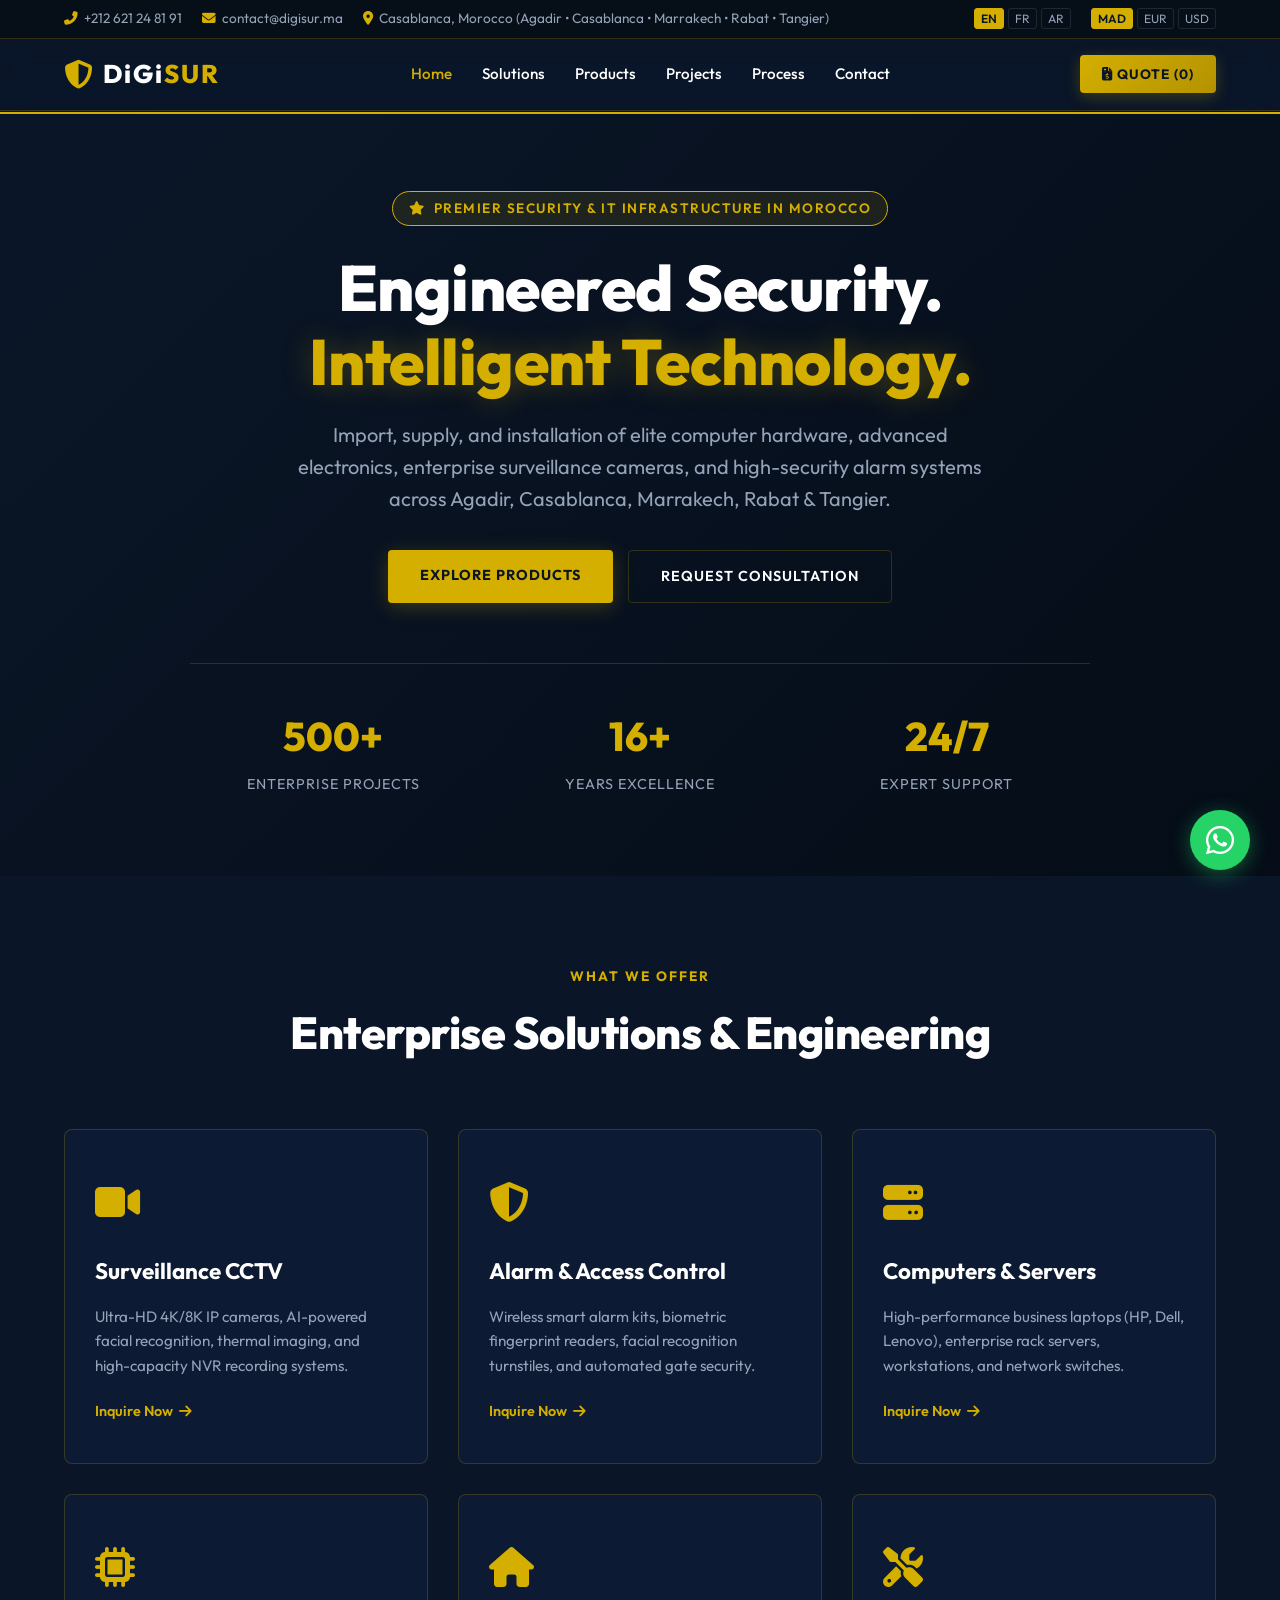
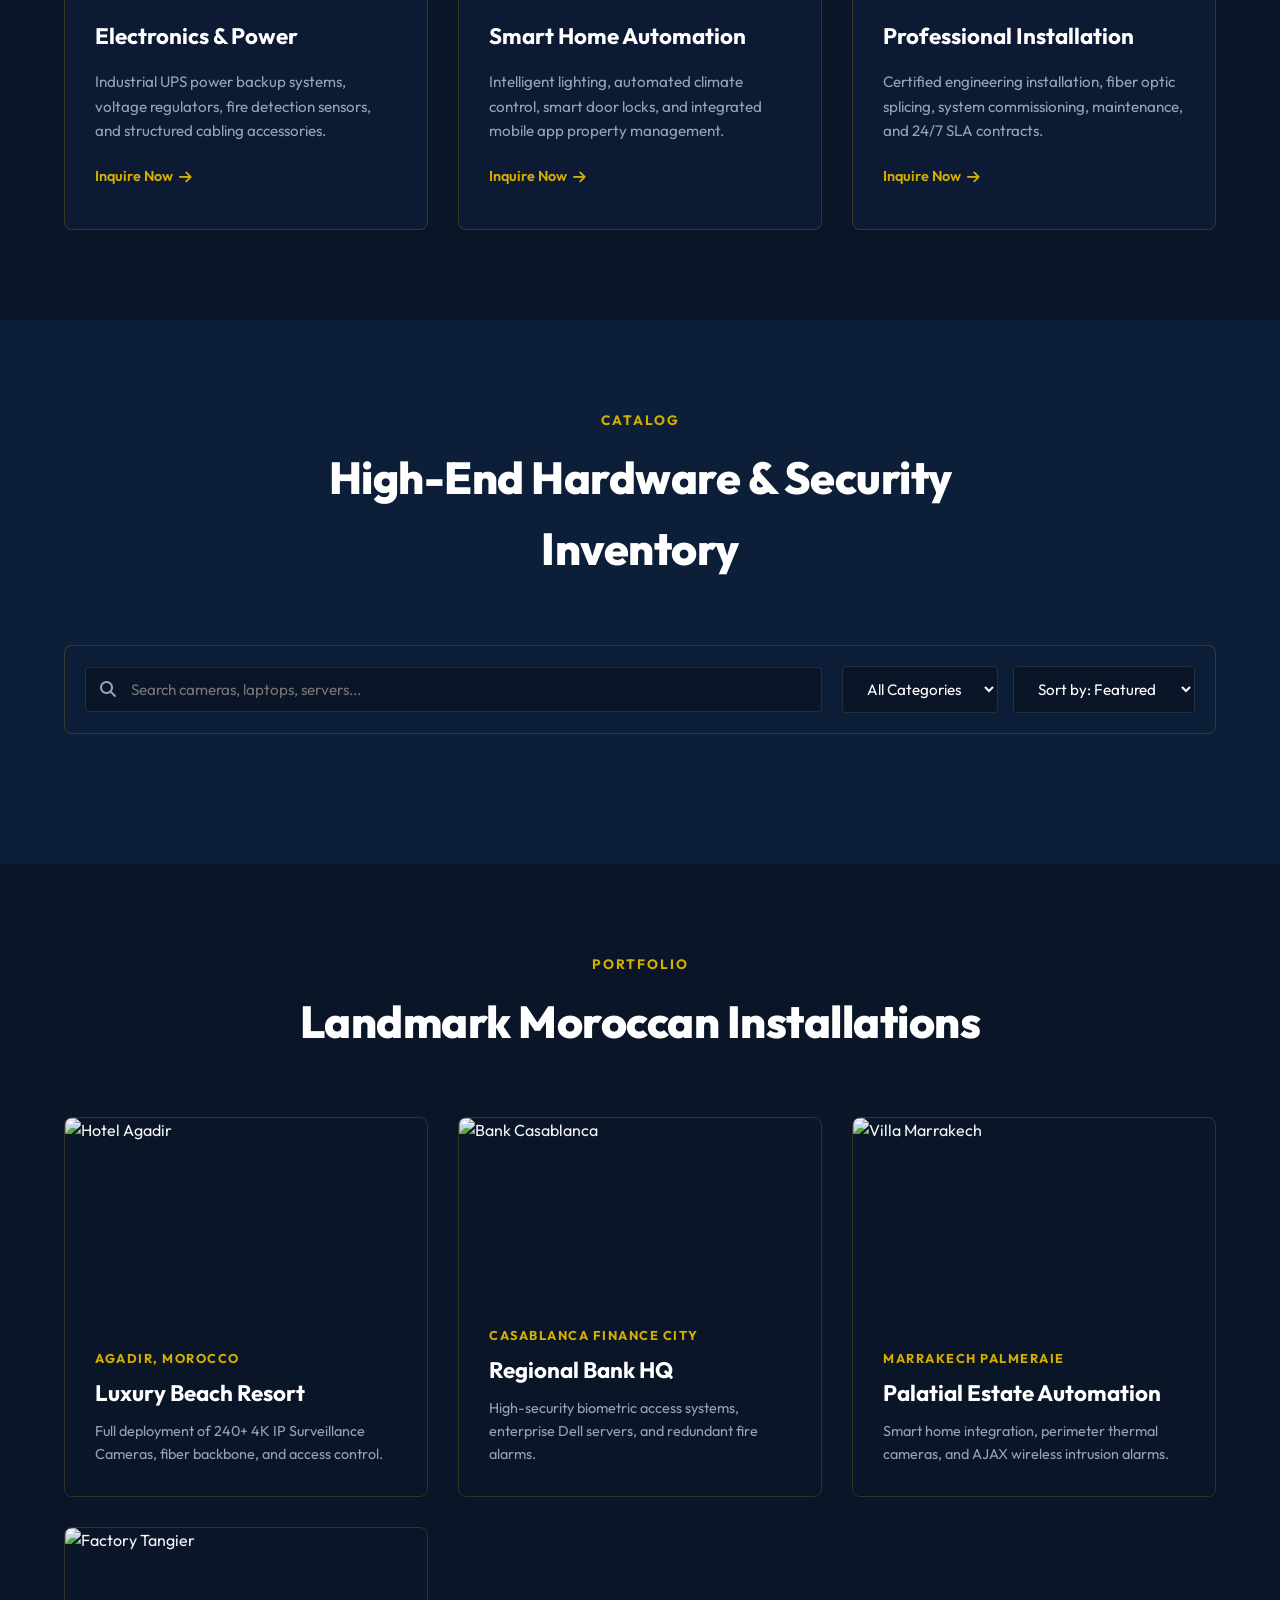
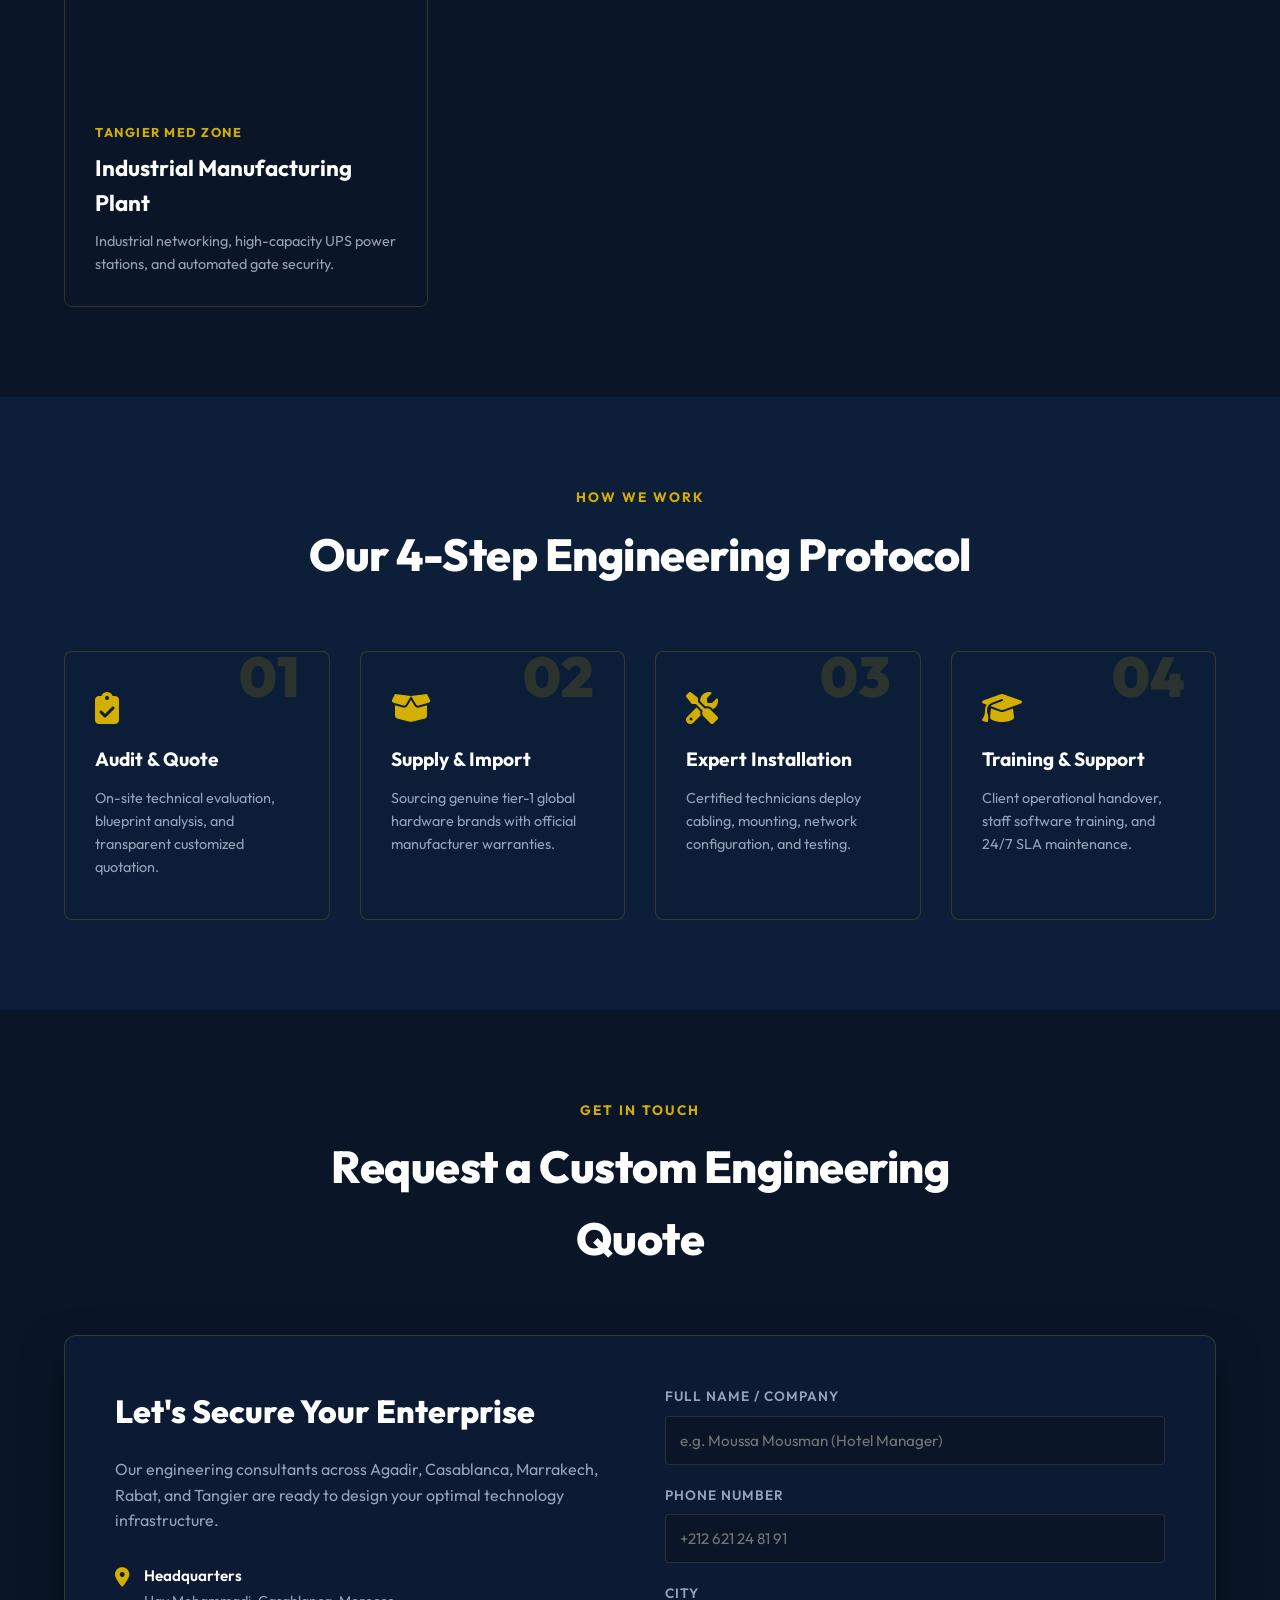
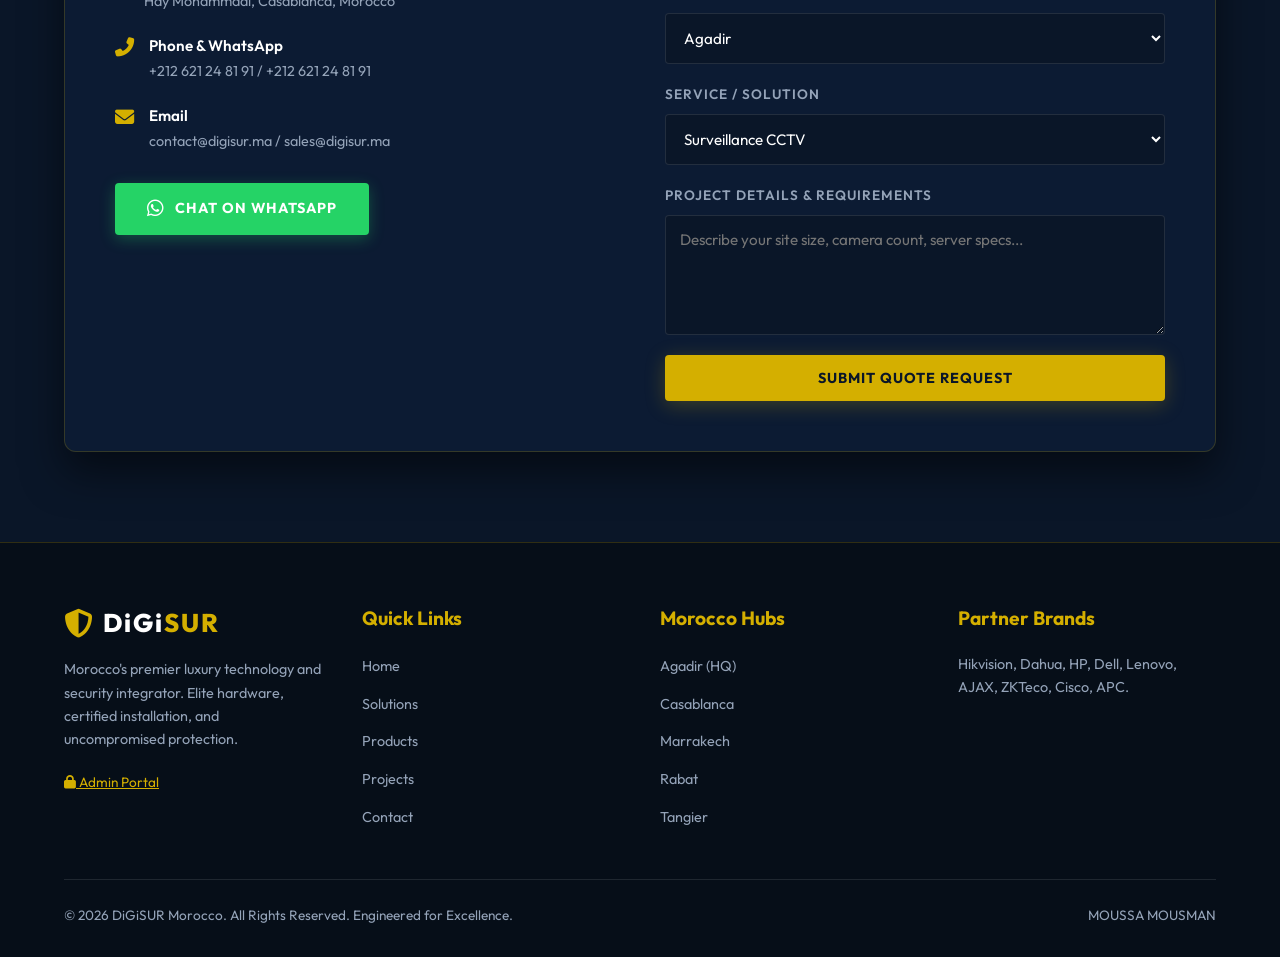
==== commit 1c31767b: "Add files via upload" ====
--- a/index.html
+++ b/index.html
@@ -13,13 +13,16 @@
   <link rel="stylesheet" href="https://cdnjs.cloudflare.com/ajax/libs/font-awesome/6.4.0/css/all.min.css">
   <!-- Custom CSS -->
   <link rel="stylesheet" href="style.css">
+  <!-- Firebase SDKs (Compat - NO Storage) -->
+  <script src="https://www.gstatic.com/firebasejs/10.12.0/firebase-app-compat.js"></script>
+  <script src="https://www.gstatic.com/firebasejs/10.12.0/firebase-database-compat.js"></script>
 </head>
 <body>
 
   <!-- 1. Top Bar -->
   <div class="top-bar">
     <div class="top-bar-left">
-      <a href="tel:+212621248191"><i class="fas fa-phone-alt"></i> +212 6 21 24 81 91</a>
+      <a href="tel:+212621248191"><i class="fas fa-phone-alt"></i> +212 621 24 81 91</a>
       <a href="mailto:contact@digisur.ma"><i class="fas fa-envelope"></i> contact@digisur.ma</a>
       <span><i class="fas fa-map-marker-alt"></i> Casablanca, Morocco (Agadir • Casablanca • Marrakech • Rabat • Tangier)</span>
     </div>
@@ -148,10 +151,6 @@
       <div class="filter-sort-group">
         <select id="categoryFilter" class="filter-select">
           <option value="all">All Categories</option>
-          <option value="Surveillance">Surveillance</option>
-          <option value="Computers">Computers</option>
-          <option value="Security">Security</option>
-          <option value="Electronics">Electronics</option>
         </select>
         <select id="sortSelect" class="sort-select">
           <option value="default">Sort by: Featured</option>
@@ -161,7 +160,7 @@
       </div>
     </div>
 
-    <!-- Products Grid (rendered dynamically via JS from localStorage) -->
+    <!-- Products Grid (rendered dynamically via Firebase RTDB) -->
     <div class="products-grid" id="productsGrid">
       <!-- Dynamic Products injected here -->
     </div>
@@ -177,7 +176,7 @@
       <div class="project-card">
         <img src="https://images.unsplash.com/photo-1566073771259-6a8506099945?auto=format&fit=crop&w=800&q=80" alt="Hotel Agadir">
         <div class="project-overlay">
-          <span>Casablanca, Morocco</span>
+          <span>Agadir, Morocco</span>
           <h3 data-i18n="proj_1_title">Luxury Beach Resort</h3>
           <p data-i18n="proj_1_desc">Full deployment of 240+ 4K IP Surveillance Cameras, fiber backbone, and access control.</p>
         </div>
@@ -284,11 +283,11 @@
       <form class="contact-form" id="quoteRequestForm">
         <div class="form-group">
           <label for="clientName" data-i18n="form_name">Full Name / Company</label>
-          <input type="text" id="clientName" required placeholder="e.g. Hassan Alami (Hotel Manager)">
+          <input type="text" id="clientName" required placeholder="e.g. Moussa Mousman (Hotel Manager)">
         </div>
         <div class="form-group">
           <label for="clientPhone" data-i18n="form_phone">Phone Number</label>
-          <input type="tel" id="clientPhone" required placeholder="+212 600 00 00 00">
+          <input type="tel" id="clientPhone" required placeholder="+212 621 24 81 91">
         </div>
         <div class="form-group">
           <label for="clientCity" data-i18n="form_city">City</label>
@@ -386,7 +385,361 @@
     </div>
   </div>
 
-  <!-- Main JavaScript -->
-  <script src="main.js"></script>
+  <!-- Firebase Initialization and Main Logic -->
+  <script>
+    const firebaseConfig = {
+      apiKey: "AIzaSyBNG9IDjSb6VPkBZ1eKCwqNrzuecPlAZdk",
+      authDomain: "digisur-7bd70.firebaseapp.com",
+      databaseURL: "https://digisur-7bd70-default-rtdb.firebaseio.com",
+      projectId: "digisur-7bd70",
+      storageBucket: "digisur-7bd70.firebasestorage.app",
+      messagingSenderId: "332929926714",
+      appId: "1:332929926714:web:5e923334b6804f5da25703",
+      measurementId: "G-9364K6GGRT"
+    };
+
+    firebase.initializeApp(firebaseConfig);
+    const db = firebase.database();
+
+    const defaultCategories = [
+      "Surveillance & CCTV",
+      "Security & Alarm",
+      "Computer Hardware",
+      "Electronics & Electrical",
+      "Smart Home",
+      "Installation & Maintenance"
+    ];
+
+    const defaultProducts = [
+      { id: 1, name: "Hikvision 8MP Camera", category: "Surveillance & CCTV", price: 1490, image: "https://images.unsplash.com/photo-1557597774-9d273605dfa9?auto=format&fit=crop&w=600&q=80", description: "Ultra-HD 4K outdoor IP camera with night vision and smart motion detection." },
+      { id: 2, name: "Dahua PTZ Camera", category: "Surveillance & CCTV", price: 2850, image: "https://images.unsplash.com/photo-1541872703-74c5e44368f9?auto=format&fit=crop&w=600&q=80", description: "32X Optical Zoom PTZ dome security camera with AI perimeter protection." },
+      { id: 3, name: "Hikvision NVR", category: "Surveillance & CCTV", price: 3200, image: "https://images.unsplash.com/photo-1544197150-b99a580bb7a8?auto=format&fit=crop&w=600&q=80", description: "16-Channel 4K Network Video Recorder with pre-installed 2TB surveillance HDD." },
+      { id: 4, name: "HP ProBook i7 Laptop", category: "Computer Hardware", price: 9900, image: "https://images.unsplash.com/photo-1588872657578-7efd1f1555ed?auto=format&fit=crop&w=600&q=80", description: "Intel Core i7, 16GB RAM, 512GB SSD enterprise laptop for secure executive workflows." },
+      { id: 5, name: "Dell Latitude i5 Laptop", category: "Computer Hardware", price: 7400, image: "https://images.unsplash.com/photo-1593642632823-8f785ba67e45?auto=format&fit=crop&w=600&q=80", description: "Intel Core i5, 8GB RAM, 256GB SSD robust business laptop." },
+      { id: 6, name: "Lenovo ThinkPad", category: "Computer Hardware", price: 12500, image: "https://images.unsplash.com/photo-1525547719571-a2d4ac8945e2?auto=format&fit=crop&w=600&q=80", description: "ThinkPad legendary durability, Intel i7, 32GB RAM, fingerprint reader." },
+      { id: 7, name: "Dell Server", category: "Computer Hardware", price: 24900, image: "https://images.unsplash.com/photo-1558494949-ef010cbdcc31?auto=format&fit=crop&w=600&q=80", description: "PowerEdge rack server dual Xeon processors for enterprise data center hosting." },
+      { id: 8, name: "Alarm Kit AJAX", category: "Security & Alarm", price: 4900, image: "https://images.unsplash.com/photo-1557324232-b8917d3c3d6f?auto=format&fit=crop&w=600&q=80", description: "Wireless professional security system with hub, motion detectors, and siren." },
+      { id: 9, name: "Fire Detector", category: "Security & Alarm", price: 890, image: "https://images.unsplash.com/photo-1508614589041-895b88991e3e?auto=format&fit=crop&w=600&q=80", description: "Photoelectric smoke and heat fire safety sensor with wireless alert transmitter." },
+      { id: 10, name: "Biometric ZKTeco", category: "Security & Alarm", price: 3400, image: "https://images.unsplash.com/photo-1563986768609-322da13575f3?auto=format&fit=crop&w=600&q=80", description: "Access control terminal with fingerprint, RFID card, and facial recognition." },
+      { id: 11, name: "PoE Switch", category: "Electronics & Electrical", price: 1850, image: "https://images.unsplash.com/photo-1544197150-b99a580bb7a8?auto=format&fit=crop&w=600&q=80", description: "8-Port Gigabit PoE+ switch for reliable camera and IP phone power distribution." },
+      { id: 12, name: "UPS 3KVA", category: "Electronics & Electrical", price: 5200, image: "https://images.unsplash.com/photo-1591799264318-7e6ef8ddb7ea?auto=format&fit=crop&w=600&q=80", description: "Online double-conversion uninterruptible power supply for servers and CCTV." }
+    ];
+
+    let liveProducts = [];
+    let liveCategories = defaultCategories;
+    let currentCurrency = 'MAD';
+    let currentLang = 'en';
+    let quoteItems = JSON.parse(localStorage.getItem('digisur_quote')) || [];
+
+    const exchangeRates = {
+      MAD: { rate: 1, symbol: 'DH' },
+      EUR: { rate: 0.092, symbol: '€' },
+      USD: { rate: 0.10, symbol: '$' }
+    };
+
+    const translations = {
+      en: {
+        nav_home: "Home", nav_solutions: "Solutions", nav_products: "Products", nav_projects: "Projects", nav_process: "Process", nav_contact: "Contact", nav_quote: "Quote",
+        hero_badge: "Premier Security & IT Infrastructure in Morocco",
+        hero_title: "Engineered Security. <span>Intelligent Technology.</span>",
+        hero_subtitle: "Import, supply, and installation of elite computer hardware, advanced electronics, enterprise surveillance cameras, and high-security alarm systems across Agadir, Casablanca, Marrakech, Rabat & Tangier.",
+        hero_btn_explore: "Explore Products", hero_btn_consult: "Request Consultation",
+        stat_projects: "Enterprise Projects", stat_years: "Years Excellence", stat_support: "Expert Support",
+        sol_subtitle: "What We Offer", sol_title: "Enterprise Solutions & Engineering",
+        prod_subtitle: "Catalog", prod_title: "High-End Hardware & Security Inventory",
+        proj_subtitle: "Portfolio", proj_title: "Landmark Moroccan Installations",
+        proc_subtitle: "How We Work", proc_title: "Our 4-Step Engineering Protocol",
+        cont_subtitle: "Get In Touch", cont_title: "Request a Custom Engineering Quote",
+        cont_info_title: "Let's Secure Your Enterprise",
+        cont_info_desc: "Our engineering consultants across Agadir, Casablanca, Marrakech, Rabat, and Tangier are ready to design your optimal technology infrastructure.",
+        cont_hq: "Headquarters", cont_phone: "Phone & WhatsApp", cont_email: "Email", cont_wa_btn: "Chat on WhatsApp",
+        form_name: "Full Name / Company", form_phone: "Phone Number", form_city: "City", form_service: "Service / Solution", form_msg: "Project Details & Requirements", form_submit: "Submit Quote Request",
+        footer_desc: "Morocco's premier luxury technology and security integrator. Elite hardware, certified installation, and uncompromised protection.",
+        footer_quick: "Quick Links", footer_hubs: "Morocco Hubs", footer_brands: "Partner Brands"
+      },
+      fr: {
+        nav_home: "Accueil", nav_solutions: "Solutions", nav_products: "Produits", nav_projects: "Projets", nav_process: "Processus", nav_contact: "Contact", nav_quote: "Devis",
+        hero_badge: "Sécurité & Infrastructure IT de Premier Ordre au Maroc",
+        hero_title: "Sécurité Ingénierée. <span>Technologie Intelligente.</span>",
+        hero_subtitle: "Importation, fourniture et installation de matériel informatique d'élite, d'électronique avancée, de caméras de surveillance et de systèmes d'alarme à Agadir, Casablanca, Marrakech, Rabat & Tanger.",
+        hero_btn_explore: "Explorer les Produits", hero_btn_consult: "Demander une Consultation",
+        stat_projects: "Projets Entreprises", stat_years: "Ans d'Excellence", stat_support: "Support 24/7",
+        sol_subtitle: "Ce Que Nous Offrons", sol_title: "Solutions Entreprises & Ingénierie",
+        prod_subtitle: "Catalogue", prod_title: "Inventaire Matériel & Sécurité Haut de Gamme",
+        proj_subtitle: "Réalisations", proj_title: "Installations Phares au Maroc",
+        proc_subtitle: "Notre Méthode", proc_title: "Notre Protocole en 4 Étapes",
+        cont_subtitle: "Contactez-Nous", cont_title: "Demander un Devis d'Ingénierie Personnalisé",
+        cont_info_title: "Sécurisez Votre Entreprise",
+        cont_info_desc: "Nos consultants en ingénierie à Agadir, Casablanca, Marrakech, Rabat et Tanger sont prêts à concevoir votre infrastructure technologique optimale.",
+        cont_hq: "Siège Social", cont_phone: "Téléphone & WhatsApp", cont_email: "E-mail", cont_wa_btn: "Discuter sur WhatsApp",
+        form_name: "Nom complet / Société", form_phone: "Numéro de Téléphone", form_city: "Ville", form_service: "Service / Solution", form_msg: "Détails & Exigences du Projet", form_submit: "Soumettre la Demande de Devis",
+        footer_desc: "Le premier intégrateur de technologie et de sécurité de luxe au Maroc. Matériel d'élite, installation certifiée et protection sans compromis.",
+        footer_quick: "Liens Rapides", footer_hubs: "Agences Maroc", footer_brands: "Marques Partenaires"
+      },
+      ar: {
+        nav_home: "الرئيسية", nav_solutions: "الحلول", nav_products: "المنتجات", nav_projects: "المشاريع", nav_process: "خطوات العمل", nav_contact: "اتصل بنا", nav_quote: "طلب عرض سعر",
+        hero_badge: "الأمن المتقدم البنية التحتية لتكنولوجيا المعلومات في المغرب",
+        hero_title: "أمن هندسي. <span>تكنولوجيا ذكية.</span>",
+        hero_subtitle: "استيراد وتوريد وتركيب معدات الكمبيوتر الفاخرة، والإلكترونيات المتقدمة، وكاميرات المراقبة، ونظام الإنذار الأمني في أكادير، الدار البيضاء، مراكش، الرباط وطنجة.",
+        hero_btn_explore: "استكشاف المنتجات", hero_btn_consult: "طلب استشارة",
+        stat_projects: "مشروع مؤسسي", stat_years: "سنوات من التميز", stat_support: "دعم فني 24/7",
+        sol_subtitle: "ما نقدمه", sol_title: "حلول المؤسسات والهندسة",
+        prod_subtitle: "الكتالوج", prod_title: "أرقى الأجهزة والمعدات الأمنية",
+        proj_subtitle: "أعمالنا", proj_title: "مشاريع كبرى في المغرب",
+        proc_subtitle: "كيف نعمل", proc_title: "بروتوكول الهندسة من 4 خطوات",
+        cont_subtitle: "تواصل معنا", cont_title: "طلب عرض سعر هندسي مخصص",
+        cont_info_title: "دعنا نامن مؤسستك",
+        cont_info_desc: "استشاريونا الهندسيون في أكادير والدار البيضاء ومراكش والرباط وطنجة مستعدون لتصميم بنيتك التحتية المثلى.",
+        cont_hq: "المقر الرئيسي", cont_phone: "الهاتف والواتساب", cont_email: "البريد الإلكتروني", cont_wa_btn: "تحدث عبر واتساب",
+        form_name: "الاسم الكامل / اسم الشركة", form_phone: "رقم الهاتف", form_city: "المدينة", form_service: "الخدمة / الحل", form_msg: "تفاصيل ومتطلبات المشروع", form_submit: "إرسال طلب عرض السعر",
+        footer_desc: "المدمج الرائد للتكنولوجيا والأمن الفاخر في المغرب. أجهزة متطورة وتركيب معتمد وحماية بلا تمييز.",
+        footer_quick: "روابط سريعة", footer_hubs: "فروعنا بالمغرب", footer_brands: "العلامات التجارية"
+      }
+    };
+
+    function formatPrice(priceInMAD) {
+      const curr = exchangeRates[currentCurrency];
+      const converted = Math.round(priceInMAD * curr.rate);
+      return `${converted.toLocaleString()} ${curr.symbol}`;
+    }
+
+    function renderCategoryFilter() {
+      const select = document.getElementById('categoryFilter');
+      if (!select) return;
+      const currentVal = select.value;
+      select.innerHTML = `<option value="all">All Categories</option>` + 
+        liveCategories.map(c => `<option value="${c}">${c}</option>`).join('');
+      if (currentVal) select.value = currentVal;
+    }
+
+    function renderProducts() {
+      const grid = document.getElementById('productsGrid');
+      if (!grid) return;
+
+      const searchTerm = document.getElementById('productSearch').value.toLowerCase();
+      const category = document.getElementById('categoryFilter').value;
+      const sort = document.getElementById('sortSelect').value;
+
+      let filtered = liveProducts.filter(p => {
+        const matchesSearch = (p.name || '').toLowerCase().includes(searchTerm) || (p.description || '').toLowerCase().includes(searchTerm);
+        const matchesCategory = category === 'all' || p.category === category;
+        return matchesSearch && matchesCategory;
+      });
+
+      if (sort === 'low-high') {
+        filtered.sort((a, b) => a.price - b.price);
+      } else if (sort === 'high-low') {
+        filtered.sort((a, b) => b.price - a.price);
+      }
+
+      if (filtered.length === 0) {
+        grid.innerHTML = `<p style="grid-column: 1/-1; text-align: center; color: var(--text-muted); padding: 40px;">No products found matching your criteria.</p>`;
+        return;
+      }
+
+      grid.innerHTML = filtered.map(p => `
+        <div class="product-card">
+          <div class="product-img-wrapper">
+            <span class="product-category-badge">${p.category}</span>
+            <img src="${p.image}" alt="${p.name}" loading="lazy">
+          </div>
+          <div class="product-content">
+            <h3>${p.name}</h3>
+            <p class="product-desc">${p.description}</p>
+            <div class="product-footer">
+              <div class="product-price">${formatPrice(p.price)}</div>
+              <div class="product-actions">
+                <button class="btn-icon" onclick="addQuoteItem('${p.firebaseId || p.id}')" title="Add to Quote"><i class="fas fa-file-invoice-dollar"></i></button>
+                <a href="https://wa.me/212621248191?text=Hello%20DiGiSUR,%20I%20want%20to%20order%20${encodeURIComponent(p.name)}%20priced%20at%20${p.price}%20DH" target="_blank" class="btn-icon" style="background: rgba(37,211,102,0.1); color: #25D366; border-color: rgba(37,211,102,0.3);" title="Order via WhatsApp"><i class="fab fa-whatsapp"></i></a>
+              </div>
+            </div>
+          </div>
+        </div>
+      `).join('');
+    }
+
+    window.addQuoteItem = function(id) {
+      const product = liveProducts.find(p => (p.firebaseId == id || p.id == id));
+      if (!product) return;
+
+      quoteItems.push(product);
+      localStorage.setItem('digisur_quote', JSON.stringify(quoteItems));
+      updateQuoteCount();
+      showNotification(`Added "${product.name}" to your quote list.`);
+    }
+
+    function updateQuoteCount() {
+      const countEl = document.getElementById('quoteCount');
+      if (countEl) countEl.textContent = quoteItems.length;
+    }
+
+    function renderQuoteModal() {
+      const listEl = document.getElementById('quoteItemsList');
+      const totalEl = document.getElementById('quoteModalTotal');
+      if (!listEl || !totalEl) return;
+
+      if (quoteItems.length === 0) {
+        listEl.innerHTML = `<p style="text-align: center; color: var(--text-muted); padding: 20px;">Your quote list is currently empty.</p>`;
+        totalEl.textContent = formatPrice(0);
+        return;
+      }
+
+      let total = 0;
+      listEl.innerHTML = quoteItems.map((item, index) => {
+        total += item.price;
+        return `
+          <div class="quote-item-row">
+            <div class="quote-item-info">
+              <h4>${item.name}</h4>
+              <span>${formatPrice(item.price)}</span>
+            </div>
+            <button class="quote-item-remove" onclick="removeQuoteItem(${index})"><i class="fas fa-trash-alt"></i></button>
+          </div>
+        `;
+      }).join('');
+
+      totalEl.textContent = formatPrice(total);
+    }
+
+    window.removeQuoteItem = function(index) {
+      quoteItems.splice(index, 1);
+      localStorage.setItem('digisur_quote', JSON.stringify(quoteItems));
+      updateQuoteCount();
+      renderQuoteModal();
+    }
+
+    function showNotification(msg) {
+      const toast = document.createElement('div');
+      toast.style.cssText = `
+        position: fixed; bottom: 30px; left: 30px; background: var(--accent-gold); color: var(--bg-primary);
+        padding: 12px 24px; border-radius: 6px; font-weight: 700; box-shadow: 0 5px 20px rgba(0,0,0,0.4); z-index: 3000; animation: fadeInDown 0.3s ease;
+      `;
+      toast.textContent = msg;
+      document.body.appendChild(toast);
+      setTimeout(() => toast.remove(), 3000);
+    }
+
+    function setLanguage(lang) {
+      currentLang = lang;
+      document.querySelectorAll('.lang-btn').forEach(btn => {
+        btn.classList.toggle('active', btn.getAttribute('data-lang') === lang);
+      });
+      const dict = translations[lang] || translations.en;
+      document.querySelectorAll('[data-i18n]').forEach(el => {
+        const key = el.getAttribute('data-i18n');
+        if (dict[key]) el.innerHTML = dict[key];
+      });
+      document.body.setAttribute('dir', lang === 'ar' ? 'rtl' : 'ltr');
+    }
+
+    function setCurrency(curr) {
+      currentCurrency = curr;
+      document.querySelectorAll('.curr-btn').forEach(btn => {
+        btn.classList.toggle('active', btn.getAttribute('data-curr') === curr);
+      });
+      renderProducts();
+    }
+
+    document.addEventListener('DOMContentLoaded', () => {
+      // Listen to Categories in Firebase
+      db.ref('categories').on('value', (snapshot) => {
+        const val = snapshot.val();
+        if (!val) {
+          db.ref('categories').set(defaultCategories);
+          liveCategories = defaultCategories;
+        } else {
+          liveCategories = Object.values(val);
+        }
+        renderCategoryFilter();
+        renderProducts();
+      });
+
+      // Listen to Products in Firebase
+      db.ref('products').on('value', (snapshot) => {
+        const val = snapshot.val();
+        if (!val) {
+          liveProducts = defaultProducts;
+        } else {
+          liveProducts = Object.keys(val).map(key => ({
+            firebaseId: key,
+            ...val[key]
+          }));
+        }
+        renderProducts();
+      });
+
+      updateQuoteCount();
+
+      const searchInput = document.getElementById('productSearch');
+      const catFilter = document.getElementById('categoryFilter');
+      const sortSel = document.getElementById('sortSelect');
+
+      if (searchInput) searchInput.addEventListener('input', renderProducts);
+      if (catFilter) catFilter.addEventListener('change', renderProducts);
+      if (sortSel) sortSel.addEventListener('change', renderProducts);
+
+      const menuToggle = document.getElementById('menuToggle');
+      const navLinks = document.getElementById('navLinks');
+      if (menuToggle && navLinks) {
+        menuToggle.addEventListener('click', () => navLinks.classList.toggle('active'));
+      }
+
+      document.querySelectorAll('.lang-btn').forEach(btn => {
+        btn.addEventListener('click', () => setLanguage(btn.getAttribute('data-lang')));
+      });
+      document.querySelectorAll('.curr-btn').forEach(btn => {
+        btn.addEventListener('click', () => setCurrency(btn.getAttribute('data-curr')));
+      });
+
+      const modal = document.getElementById('quoteModal');
+      const openModalBtn = document.getElementById('openQuoteModalBtn');
+      const closeModalBtn = document.getElementById('closeQuoteModal');
+
+      if (openModalBtn && modal) {
+        openModalBtn.addEventListener('click', () => { renderQuoteModal(); modal.classList.add('active'); });
+      }
+      if (closeModalBtn && modal) {
+        closeModalBtn.addEventListener('click', () => modal.classList.remove('active'));
+      }
+      if (modal) {
+        modal.addEventListener('click', (e) => { if (e.target === modal) modal.classList.remove('active'); });
+      }
+
+      const submitQuoteBtn = document.getElementById('submitQuoteOrderBtn');
+      if (submitQuoteBtn) {
+        submitQuoteBtn.addEventListener('click', () => {
+          if (quoteItems.length === 0) { alert('Your quote list is empty.'); return; }
+          let itemsText = quoteItems.map(i => `- ${i.name} (${i.price} DH)`).join('%0A');
+          let total = quoteItems.reduce((acc, curr) => acc + curr.price, 0);
+          window.open(`https://wa.me/212621248191?text=Hello%20DiGiSUR,%20I%20would%20like%20to%20request%20a%20quote%20for:%0A${itemsText}%0A%0ATotal:%20${total}%20DH`, '_blank');
+        });
+      }
+
+      // Contact Form -> Save Quote to Firebase and WhatsApp
+      const contactForm = document.getElementById('quoteRequestForm');
+      if (contactForm) {
+        contactForm.addEventListener('submit', (e) => {
+          e.preventDefault();
+          const name = document.getElementById('clientName').value;
+          const phone = document.getElementById('clientPhone').value;
+          const city = document.getElementById('clientCity').value;
+          const service = document.getElementById('clientService').value;
+          const message = document.getElementById('clientMessage').value;
+          const timestamp = Date.now();
+
+          db.ref('quotes').push({ name, phone, city, service, message, timestamp })
+            .then(() => {
+              let waText = `Hello DiGiSUR,%0A*New Quote Request*%0A*Name:* ${encodeURIComponent(name)}%0A*Phone:* ${encodeURIComponent(phone)}%0A*City:* ${encodeURIComponent(city)}%0A*Service:* ${encodeURIComponent(service)}%0A*Details:* ${encodeURIComponent(message)}`;
+              window.open(`https://wa.me/212621248191?text=${waText}`, '_blank');
+              showNotification('Quote request transmitted successfully to Firebase & WhatsApp!');
+              contactForm.reset();
+            })
+            .catch(err => {
+              alert('Error submitting quote: ' + err.message);
+            });
+        });
+      }
+    });
+  </script>
 </body>
 </html>
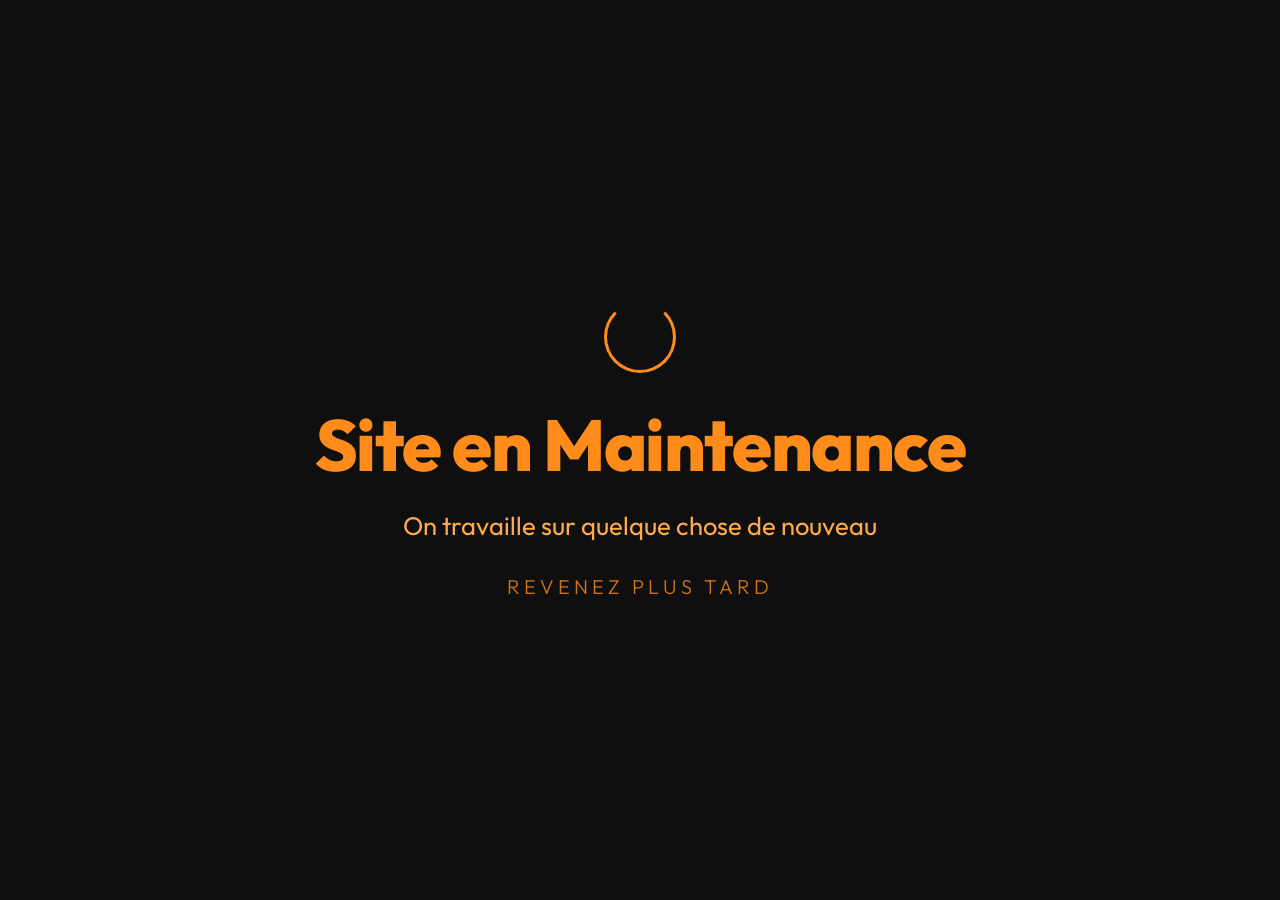
==== commit 3858c2b8: "Put site in maintenance mode with a full-screen maintenance homepage (6af25c4e4e57d94190cb2a08)" ====
--- a/index.html
+++ b/index.html
@@ -1,745 +1,67 @@
-<!DOCTYPE html>
-<html lang="en">
-<head>
-  <meta charset="UTF-8">
-  <meta name="viewport" content="width=device-width, initial-scale=1.0">
-  <title>DiGiSUR | Engineered Security & Intelligent Technology Morocco</title>
-  <meta name="description" content="Import, Export, Supply, Installation of Computer Hardware, Electronics, Surveillance Cameras, and Security Alarm Systems in Agadir, Casablanca, Marrakech, Rabat, Tangier.">
-  <!-- Google Fonts -->
-  <link rel="preconnect" href="https://fonts.googleapis.com">
-  <link rel="preconnect" href="https://fonts.gstatic.com" crossorigin>
-  <link href="https://fonts.googleapis.com/css2?family=Outfit:wght@300;400;500;600;700;800;900&display=swap" rel="stylesheet">
-  <!-- Font Awesome -->
-  <link rel="stylesheet" href="https://cdnjs.cloudflare.com/ajax/libs/font-awesome/6.4.0/css/all.min.css">
-  <!-- Custom CSS -->
-  <link rel="stylesheet" href="style.css">
-  <!-- Firebase SDKs (Compat - NO Storage) -->
-  <script src="https://www.gstatic.com/firebasejs/10.12.0/firebase-app-compat.js"></script>
-  <script src="https://www.gstatic.com/firebasejs/10.12.0/firebase-database-compat.js"></script>
-</head>
-<body>
-
-  <!-- 1. Top Bar -->
-  <div class="top-bar">
-    <div class="top-bar-left">
-      <a href="tel:+212621248191"><i class="fas fa-phone-alt"></i> +212 621 24 81 91</a>
-      <a href="mailto:contact@digisur.ma"><i class="fas fa-envelope"></i> contact@digisur.ma</a>
-      <span><i class="fas fa-map-marker-alt"></i> Casablanca, Morocco (Agadir • Casablanca • Marrakech • Rabat • Tangier)</span>
-    </div>
-    <div class="top-bar-right">
-      <div class="lang-buttons">
-        <button class="lang-btn active" data-lang="en">EN</button>
-        <button class="lang-btn" data-lang="fr">FR</button>
-        <button class="lang-btn" data-lang="ar">AR</button>
-      </div>
-      <div class="curr-buttons">
-        <button class="curr-btn active" data-curr="MAD">MAD</button>
-        <button class="curr-btn" data-curr="EUR">EUR</button>
-        <button class="curr-btn" data-curr="USD">USD</button>
-      </div>
-    </div>
-  </div>
-
-  <!-- 2. Navbar -->
-  <nav class="navbar">
-    <div class="nav-brand">
-      <i class="fas fa-shield-alt logo-icon"></i>
-      <h1>DiGi<span>SUR</span></h1>
-    </div>
-    <ul class="nav-links" id="navLinks">
-      <li><a href="#home" class="active" data-i18n="nav_home">Home</a></li>
-      <li><a href="#solutions" data-i18n="nav_solutions">Solutions</a></li>
-      <li><a href="#products" data-i18n="nav_products">Products</a></li>
-      <li><a href="#projects" data-i18n="nav_projects">Projects</a></li>
-      <li><a href="#process" data-i18n="nav_process">Process</a></li>
-      <li><a href="#contact" data-i18n="nav_contact">Contact</a></li>
-    </ul>
-    <div class="nav-right">
-      <button class="quote-btn" id="openQuoteModalBtn"><i class="fas fa-file-invoice-dollar"></i> <span data-i18n="nav_quote">Quote</span> (<span id="quoteCount">0</span>)</button>
-      <button class="menu-toggle" id="menuToggle"><i class="fas fa-bars"></i></button>
-    </div>
-  </nav>
-
-  <!-- 3. Hero Section -->
-  <header class="hero" id="home">
-    <div class="hero-content">
-      <div class="hero-badge">
-        <i class="fas fa-star"></i> <span data-i18n="hero_badge">Premier Security & IT Infrastructure in Morocco</span>
-      </div>
-      <h1 data-i18n="hero_title">Engineered Security. <span>Intelligent Technology.</span></h1>
-      <p data-i18n="hero_subtitle">Import, supply, and installation of elite computer hardware, advanced electronics, enterprise surveillance cameras, and high-security alarm systems across Agadir, Casablanca, Marrakech, Rabat & Tangier.</p>
-      <div class="hero-buttons">
-        <a href="#products" class="btn-primary" data-i18n="hero_btn_explore">Explore Products</a>
-        <a href="#contact" class="btn-outline" data-i18n="hero_btn_consult">Request Consultation</a>
-      </div>
-      <div class="hero-stats">
-        <div class="stat-item">
-          <h3>500+</h3>
-          <p data-i18n="stat_projects">Enterprise Projects</p>
-        </div>
-        <div class="stat-item">
-          <h3>16+</h3>
-          <p data-i18n="stat_years">Years Excellence</p>
-        </div>
-        <div class="stat-item">
-          <h3>24/7</h3>
-          <p data-i18n="stat_support">Expert Support</p>
-        </div>
-      </div>
-    </div>
-  </header>
-
-  <!-- 4. SOLUTIONS Section -->
-  <section id="solutions">
-    <div class="section-header">
-      <span class="section-subtitle" data-i18n="sol_subtitle">What We Offer</span>
-      <h2 class="section-title" data-i18n="sol_title">Enterprise Solutions & Engineering</h2>
-    </div>
-    <div class="solutions-grid">
-      <div class="solution-card">
-        <div class="solution-icon"><i class="fas fa-video"></i></div>
-        <h3 data-i18n="sol_1_title">Surveillance CCTV</h3>
-        <p data-i18n="sol_1_desc">Ultra-HD 4K/8K IP cameras, AI-powered facial recognition, thermal imaging, and high-capacity NVR recording systems.</p>
-        <a href="#contact" class="solution-link">Inquire Now <i class="fas fa-arrow-right"></i></a>
-      </div>
-      <div class="solution-card">
-        <div class="solution-icon"><i class="fas fa-shield-alt"></i></div>
-        <h3 data-i18n="sol_2_title">Alarm & Access Control</h3>
-        <p data-i18n="sol_2_desc">Wireless smart alarm kits, biometric fingerprint readers, facial recognition turnstiles, and automated gate security.</p>
-        <a href="#contact" class="solution-link">Inquire Now <i class="fas fa-arrow-right"></i></a>
-      </div>
-      <div class="solution-card">
-        <div class="solution-icon"><i class="fas fa-server"></i></div>
-        <h3 data-i18n="sol_3_title">Computers & Servers</h3>
-        <p data-i18n="sol_3_desc">High-performance business laptops (HP, Dell, Lenovo), enterprise rack servers, workstations, and network switches.</p>
-        <a href="#contact" class="solution-link">Inquire Now <i class="fas fa-arrow-right"></i></a>
-      </div>
-      <div class="solution-card">
-        <div class="solution-icon"><i class="fas fa-microchip"></i></div>
-        <h3 data-i18n="sol_4_title">Electronics & Power</h3>
-        <p data-i18n="sol_4_desc">Industrial UPS power backup systems, voltage regulators, fire detection sensors, and structured cabling accessories.</p>
-        <a href="#contact" class="solution-link">Inquire Now <i class="fas fa-arrow-right"></i></a>
-      </div>
-      <div class="solution-card">
-        <div class="solution-icon"><i class="fas fa-home"></i></div>
-        <h3 data-i18n="sol_5_title">Smart Home Automation</h3>
-        <p data-i18n="sol_5_desc">Intelligent lighting, automated climate control, smart door locks, and integrated mobile app property management.</p>
-        <a href="#contact" class="solution-link">Inquire Now <i class="fas fa-arrow-right"></i></a>
-      </div>
-      <div class="solution-card">
-        <div class="solution-icon"><i class="fas fa-tools"></i></div>
-        <h3 data-i18n="sol_6_title">Professional Installation</h3>
-        <p data-i18n="sol_6_desc">Certified engineering installation, fiber optic splicing, system commissioning, maintenance, and 24/7 SLA contracts.</p>
-        <a href="#contact" class="solution-link">Inquire Now <i class="fas fa-arrow-right"></i></a>
-      </div>
-    </div>
-  </section>
-
-  <!-- 5. PRODUCTS Section -->
-  <section id="products" class="products-section">
-    <div class="section-header">
-      <span class="section-subtitle" data-i18n="prod_subtitle">Catalog</span>
-      <h2 class="section-title" data-i18n="prod_title">High-End Hardware & Security Inventory</h2>
-    </div>
-
-    <!-- Search, Filter, Sort Controls -->
-    <div class="products-controls">
-      <div class="search-box">
-        <i class="fas fa-search"></i>
-        <input type="text" id="productSearch" placeholder="Search cameras, laptops, servers...">
-      </div>
-      <div class="filter-sort-group">
-        <select id="categoryFilter" class="filter-select">
-          <option value="all">All Categories</option>
-        </select>
-        <select id="sortSelect" class="sort-select">
-          <option value="default">Sort by: Featured</option>
-          <option value="low-high">Price: Low to High</option>
-          <option value="high-low">Price: High to Low</option>
-        </select>
-      </div>
-    </div>
-
-    <!-- Products Grid (rendered dynamically via Firebase RTDB) -->
-    <div class="products-grid" id="productsGrid">
-      <!-- Dynamic Products injected here -->
-    </div>
-  </section>
-
-  <!-- 6. PROJECTS Section -->
-  <section id="projects">
-    <div class="section-header">
-      <span class="section-subtitle" data-i18n="proj_subtitle">Portfolio</span>
-      <h2 class="section-title" data-i18n="proj_title">Landmark Moroccan Installations</h2>
-    </div>
-    <div class="projects-grid">
-      <div class="project-card">
-        <img src="https://images.unsplash.com/photo-1566073771259-6a8506099945?auto=format&fit=crop&w=800&q=80" alt="Hotel Agadir">
-        <div class="project-overlay">
-          <span>Agadir, Morocco</span>
-          <h3 data-i18n="proj_1_title">Luxury Beach Resort</h3>
-          <p data-i18n="proj_1_desc">Full deployment of 240+ 4K IP Surveillance Cameras, fiber backbone, and access control.</p>
-        </div>
-      </div>
-      <div class="project-card">
-        <img src="https://images.unsplash.com/photo-1486406146926-c627a92ad1ab?auto=format&fit=crop&w=800&q=80" alt="Bank Casablanca">
-        <div class="project-overlay">
-          <span>Casablanca Finance City</span>
-          <h3 data-i18n="proj_2_title">Regional Bank HQ</h3>
-          <p data-i18n="proj_2_desc">High-security biometric access systems, enterprise Dell servers, and redundant fire alarms.</p>
-        </div>
-      </div>
-      <div class="project-card">
-        <img src="https://images.unsplash.com/photo-1600585154340-be6161a56a0c?auto=format&fit=crop&w=800&q=80" alt="Villa Marrakech">
-        <div class="project-overlay">
-          <span>Marrakech Palmeraie</span>
-          <h3 data-i18n="proj_3_title">Palatial Estate Automation</h3>
-          <p data-i18n="proj_3_desc">Smart home integration, perimeter thermal cameras, and AJAX wireless intrusion alarms.</p>
-        </div>
-      </div>
-      <div class="project-card">
-        <img src="https://images.unsplash.com/photo-1581091226825-a6a2a5aee158?auto=format&fit=crop&w=800&q=80" alt="Factory Tangier">
-        <div class="project-overlay">
-          <span>Tangier Med Zone</span>
-          <h3 data-i18n="proj_4_title">Industrial Manufacturing Plant</h3>
-          <p data-i18n="proj_4_desc">Industrial networking, high-capacity UPS power stations, and automated gate security.</p>
-        </div>
-      </div>
-    </div>
-  </section>
-
-  <!-- 7. PROCESS Section -->
-  <section id="process" class="process-section">
-    <div class="section-header">
-      <span class="section-subtitle" data-i18n="proc_subtitle">How We Work</span>
-      <h2 class="section-title" data-i18n="proc_title">Our 4-Step Engineering Protocol</h2>
-    </div>
-    <div class="process-grid">
-      <div class="process-card">
-        <div class="process-step-num">01</div>
-        <div class="process-icon"><i class="fas fa-clipboard-check"></i></div>
-        <h3 data-i18n="proc_1_title">Audit & Quote</h3>
-        <p data-i18n="proc_1_desc">On-site technical evaluation, blueprint analysis, and transparent customized quotation.</p>
-      </div>
-      <div class="process-card">
-        <div class="process-step-num">02</div>
-        <div class="process-icon"><i class="fas fa-box-open"></i></div>
-        <h3 data-i18n="proc_2_title">Supply & Import</h3>
-        <p data-i18n="proc_2_desc">Sourcing genuine tier-1 global hardware brands with official manufacturer warranties.</p>
-      </div>
-      <div class="process-card">
-        <div class="process-step-num">03</div>
-        <div class="process-icon"><i class="fas fa-tools"></i></div>
-        <h3 data-i18n="proc_3_title">Expert Installation</h3>
-        <p data-i18n="proc_3_desc">Certified technicians deploy cabling, mounting, network configuration, and testing.</p>
-      </div>
-      <div class="process-card">
-        <div class="process-step-num">04</div>
-        <div class="process-icon"><i class="fas fa-graduation-cap"></i></div>
-        <h3 data-i18n="proc_4_title">Training & Support</h3>
-        <p data-i18n="proc_4_desc">Client operational handover, staff software training, and 24/7 SLA maintenance.</p>
-      </div>
-    </div>
-  </section>
-
-  <!-- 8. CONTACT Section -->
-  <section id="contact">
-    <div class="section-header">
-      <span class="section-subtitle" data-i18n="cont_subtitle">Get In Touch</span>
-      <h2 class="section-title" data-i18n="cont_title">Request a Custom Engineering Quote</h2>
-    </div>
-    <div class="contact-container">
-      <div class="contact-info">
-        <h3 data-i18n="cont_info_title">Let's Secure Your Enterprise</h3>
-        <p data-i18n="cont_info_desc">Our engineering consultants across Agadir, Casablanca, Marrakech, Rabat, and Tangier are ready to design your optimal technology infrastructure.</p>
-        <div class="contact-details">
-          <div class="contact-item">
-            <i class="fas fa-map-marker-alt"></i>
-            <div>
-              <h4 data-i18n="cont_hq">Headquarters</h4>
-              <span>Hay Mohammadi, Casablanca, Morocco</span>
-            </div>
-          </div>
-          <div class="contact-item">
-            <i class="fas fa-phone-alt"></i>
-            <div>
-              <h4 data-i18n="cont_phone">Phone & WhatsApp</h4>
-              <span>+212 621 24 81 91 / +212 621 24 81 91</span>
-            </div>
-          </div>
-          <div class="contact-item">
-            <i class="fas fa-envelope"></i>
-            <div>
-              <h4 data-i18n="cont_email">Email</h4>
-              <span>contact@digisur.ma / sales@digisur.ma</span>
-            </div>
-          </div>
-        </div>
-        <a href="https://wa.me/212621248191?text=Hello%20DiGiSUR,%20I%20would%20like%20to%20discuss%20a%20security%20project." target="_blank" class="btn-primary" style="display: inline-flex; align-items: center; gap: 10px; background: #25D366; color: #FFF; box-shadow: 0 4px 15px rgba(37,211,102,0.3);">
-          <i class="fab fa-whatsapp" style="font-size: 1.2rem;"></i> <span data-i18n="cont_wa_btn">Chat on WhatsApp</span>
-        </a>
-      </div>
-
-      <form class="contact-form" id="quoteRequestForm">
-        <div class="form-group">
-          <label for="clientName" data-i18n="form_name">Full Name / Company</label>
-          <input type="text" id="clientName" required placeholder="e.g. Moussa Mousman (Hotel Manager)">
-        </div>
-        <div class="form-group">
-          <label for="clientPhone" data-i18n="form_phone">Phone Number</label>
-          <input type="tel" id="clientPhone" required placeholder="+212 621 24 81 91">
-        </div>
-        <div class="form-group">
-          <label for="clientCity" data-i18n="form_city">City</label>
-          <select id="clientCity">
-            <option value="Agadir">Agadir</option>
-            <option value="Casablanca">Casablanca</option>
-            <option value="Marrakech">Marrakech</option>
-            <option value="Rabat">Rabat</option>
-            <option value="Tangier">Tangier</option>
-            <option value="Other">Other City in Morocco</option>
-          </select>
-        </div>
-        <div class="form-group">
-          <label for="clientService" data-i18n="form_service">Service / Solution</label>
-          <select id="clientService">
-            <option value="Surveillance CCTV">Surveillance CCTV</option>
-            <option value="Alarm & Access Control">Alarm & Access Control</option>
-            <option value="Computers & Servers">Computers & Servers</option>
-            <option value="Electronics & Power">Electronics & Power</option>
-            <option value="Smart Home">Smart Home</option>
-            <option value="Full Installation">Full Installation</option>
-          </select>
-        </div>
-        <div class="form-group">
-          <label for="clientMessage" data-i18n="form_msg">Project Details & Requirements</label>
-          <textarea id="clientMessage" required placeholder="Describe your site size, camera count, server specs..."></textarea>
-        </div>
-        <button type="submit" class="btn-primary" data-i18n="form_submit">Submit Quote Request</button>
-      </form>
-    </div>
-  </section>
-
-  <!-- Footer -->
-  <footer>
-    <div class="footer-grid">
-      <div class="footer-col">
-        <div class="nav-brand" style="margin-bottom: 15px;">
-          <i class="fas fa-shield-alt logo-icon"></i>
-          <h1>DiGi<span>SUR</span></h1>
-        </div>
-        <p data-i18n="footer_desc">Morocco's premier luxury technology and security integrator. Elite hardware, certified installation, and uncompromised protection.</p>
-        <p><a href="admin.html" style="color: var(--accent-gold); font-size: 0.85rem; text-decoration: underline;"><i class="fas fa-lock"></i> Admin Portal</a></p>
-      </div>
-      <div class="footer-col">
-        <h3 data-i18n="footer_quick">Quick Links</h3>
-        <ul>
-          <li><a href="#home">Home</a></li>
-          <li><a href="#solutions">Solutions</a></li>
-          <li><a href="#products">Products</a></li>
-          <li><a href="#projects">Projects</a></li>
-          <li><a href="#contact">Contact</a></li>
-        </ul>
-      </div>
-      <div class="footer-col">
-        <h3 data-i18n="footer_hubs">Morocco Hubs</h3>
-        <ul>
-          <li><a href="#contact">Agadir (HQ)</a></li>
-          <li><a href="#contact">Casablanca</a></li>
-          <li><a href="#contact">Marrakech</a></li>
-          <li><a href="#contact">Rabat</a></li>
-          <li><a href="#contact">Tangier</a></li>
-        </ul>
-      </div>
-      <div class="footer-col">
-        <h3 data-i18n="footer_brands">Partner Brands</h3>
-        <p>Hikvision, Dahua, HP, Dell, Lenovo, AJAX, ZKTeco, Cisco, APC.</p>
-      </div>
-    </div>
-    <div class="footer-bottom">
-      <p>&copy; 2026 DiGiSUR Morocco. All Rights Reserved. Engineered for Excellence.</p>
-      <p>MOUSSA MOUSMAN</p>
-    </div>
-  </footer>
-
-  <!-- 9. Floating WhatsApp Button -->
-  <a href="https://wa.me/212621248191?text=Hello%20DiGiSUR,%20I%20need%20assistance." target="_blank" class="whatsapp-float" title="Chat on WhatsApp">
-    <i class="fab fa-whatsapp"></i>
-  </a>
-
-  <!-- Quote Modal / Cart Drawer -->
-  <div class="modal-overlay" id="quoteModal">
-    <div class="modal-container">
-      <button class="modal-close" id="closeQuoteModal"><i class="fas fa-times"></i></button>
-      <h3 class="modal-title"><i class="fas fa-file-invoice-dollar"></i> Your Selected Quote Items</h3>
-      <div class="quote-items-list" id="quoteItemsList">
-        <!-- Quote items injected here -->
-      </div>
-      <div class="quote-total">
-        <span>Estimated Total:</span>
-        <span id="quoteModalTotal">0 DH</span>
-      </div>
-      <div style="display: flex; gap: 15px;">
-        <button id="submitQuoteOrderBtn" class="btn-primary" style="flex: 1;"><i class="fab fa-whatsapp"></i> Send Quote via WhatsApp</button>
-      </div>
-    </div>
-  </div>
-
-  <!-- Firebase Initialization and Main Logic -->
-  <script>
-    const firebaseConfig = {
-      apiKey: "AIzaSyBNG9IDjSb6VPkBZ1eKCwqNrzuecPlAZdk",
-      authDomain: "digisur-7bd70.firebaseapp.com",
-      databaseURL: "https://digisur-7bd70-default-rtdb.firebaseio.com",
-      projectId: "digisur-7bd70",
-      storageBucket: "digisur-7bd70.firebasestorage.app",
-      messagingSenderId: "332929926714",
-      appId: "1:332929926714:web:5e923334b6804f5da25703",
-      measurementId: "G-9364K6GGRT"
-    };
-
-    firebase.initializeApp(firebaseConfig);
-    const db = firebase.database();
-
-    const defaultCategories = [
-      "Surveillance & CCTV",
-      "Security & Alarm",
-      "Computer Hardware",
-      "Electronics & Electrical",
-      "Smart Home",
-      "Installation & Maintenance"
-    ];
-
-    const defaultProducts = [
-      { id: 1, name: "Hikvision 8MP Camera", category: "Surveillance & CCTV", price: 1490, image: "https://images.unsplash.com/photo-1557597774-9d273605dfa9?auto=format&fit=crop&w=600&q=80", description: "Ultra-HD 4K outdoor IP camera with night vision and smart motion detection." },
-      { id: 2, name: "Dahua PTZ Camera", category: "Surveillance & CCTV", price: 2850, image: "https://images.unsplash.com/photo-1541872703-74c5e44368f9?auto=format&fit=crop&w=600&q=80", description: "32X Optical Zoom PTZ dome security camera with AI perimeter protection." },
-      { id: 3, name: "Hikvision NVR", category: "Surveillance & CCTV", price: 3200, image: "https://images.unsplash.com/photo-1544197150-b99a580bb7a8?auto=format&fit=crop&w=600&q=80", description: "16-Channel 4K Network Video Recorder with pre-installed 2TB surveillance HDD." },
-      { id: 4, name: "HP ProBook i7 Laptop", category: "Computer Hardware", price: 9900, image: "https://images.unsplash.com/photo-1588872657578-7efd1f1555ed?auto=format&fit=crop&w=600&q=80", description: "Intel Core i7, 16GB RAM, 512GB SSD enterprise laptop for secure executive workflows." },
-      { id: 5, name: "Dell Latitude i5 Laptop", category: "Computer Hardware", price: 7400, image: "https://images.unsplash.com/photo-1593642632823-8f785ba67e45?auto=format&fit=crop&w=600&q=80", description: "Intel Core i5, 8GB RAM, 256GB SSD robust business laptop." },
-      { id: 6, name: "Lenovo ThinkPad", category: "Computer Hardware", price: 12500, image: "https://images.unsplash.com/photo-1525547719571-a2d4ac8945e2?auto=format&fit=crop&w=600&q=80", description: "ThinkPad legendary durability, Intel i7, 32GB RAM, fingerprint reader." },
-      { id: 7, name: "Dell Server", category: "Computer Hardware", price: 24900, image: "https://images.unsplash.com/photo-1558494949-ef010cbdcc31?auto=format&fit=crop&w=600&q=80", description: "PowerEdge rack server dual Xeon processors for enterprise data center hosting." },
-      { id: 8, name: "Alarm Kit AJAX", category: "Security & Alarm", price: 4900, image: "https://images.unsplash.com/photo-1557324232-b8917d3c3d6f?auto=format&fit=crop&w=600&q=80", description: "Wireless professional security system with hub, motion detectors, and siren." },
-      { id: 9, name: "Fire Detector", category: "Security & Alarm", price: 890, image: "https://images.unsplash.com/photo-1508614589041-895b88991e3e?auto=format&fit=crop&w=600&q=80", description: "Photoelectric smoke and heat fire safety sensor with wireless alert transmitter." },
-      { id: 10, name: "Biometric ZKTeco", category: "Security & Alarm", price: 3400, image: "https://images.unsplash.com/photo-1563986768609-322da13575f3?auto=format&fit=crop&w=600&q=80", description: "Access control terminal with fingerprint, RFID card, and facial recognition." },
-      { id: 11, name: "PoE Switch", category: "Electronics & Electrical", price: 1850, image: "https://images.unsplash.com/photo-1544197150-b99a580bb7a8?auto=format&fit=crop&w=600&q=80", description: "8-Port Gigabit PoE+ switch for reliable camera and IP phone power distribution." },
-      { id: 12, name: "UPS 3KVA", category: "Electronics & Electrical", price: 5200, image: "https://images.unsplash.com/photo-1591799264318-7e6ef8ddb7ea?auto=format&fit=crop&w=600&q=80", description: "Online double-conversion uninterruptible power supply for servers and CCTV." }
-    ];
-
-    let liveProducts = [];
-    let liveCategories = defaultCategories;
-    let currentCurrency = 'MAD';
-    let currentLang = 'en';
-    let quoteItems = JSON.parse(localStorage.getItem('digisur_quote')) || [];
-
-    const exchangeRates = {
-      MAD: { rate: 1, symbol: 'DH' },
-      EUR: { rate: 0.092, symbol: '€' },
-      USD: { rate: 0.10, symbol: '$' }
-    };
-
-    const translations = {
-      en: {
-        nav_home: "Home", nav_solutions: "Solutions", nav_products: "Products", nav_projects: "Projects", nav_process: "Process", nav_contact: "Contact", nav_quote: "Quote",
-        hero_badge: "Premier Security & IT Infrastructure in Morocco",
-        hero_title: "Engineered Security. <span>Intelligent Technology.</span>",
-        hero_subtitle: "Import, supply, and installation of elite computer hardware, advanced electronics, enterprise surveillance cameras, and high-security alarm systems across Agadir, Casablanca, Marrakech, Rabat & Tangier.",
-        hero_btn_explore: "Explore Products", hero_btn_consult: "Request Consultation",
-        stat_projects: "Enterprise Projects", stat_years: "Years Excellence", stat_support: "Expert Support",
-        sol_subtitle: "What We Offer", sol_title: "Enterprise Solutions & Engineering",
-        prod_subtitle: "Catalog", prod_title: "High-End Hardware & Security Inventory",
-        proj_subtitle: "Portfolio", proj_title: "Landmark Moroccan Installations",
-        proc_subtitle: "How We Work", proc_title: "Our 4-Step Engineering Protocol",
-        cont_subtitle: "Get In Touch", cont_title: "Request a Custom Engineering Quote",
-        cont_info_title: "Let's Secure Your Enterprise",
-        cont_info_desc: "Our engineering consultants across Agadir, Casablanca, Marrakech, Rabat, and Tangier are ready to design your optimal technology infrastructure.",
-        cont_hq: "Headquarters", cont_phone: "Phone & WhatsApp", cont_email: "Email", cont_wa_btn: "Chat on WhatsApp",
-        form_name: "Full Name / Company", form_phone: "Phone Number", form_city: "City", form_service: "Service / Solution", form_msg: "Project Details & Requirements", form_submit: "Submit Quote Request",
-        footer_desc: "Morocco's premier luxury technology and security integrator. Elite hardware, certified installation, and uncompromised protection.",
-        footer_quick: "Quick Links", footer_hubs: "Morocco Hubs", footer_brands: "Partner Brands"
-      },
-      fr: {
-        nav_home: "Accueil", nav_solutions: "Solutions", nav_products: "Produits", nav_projects: "Projets", nav_process: "Processus", nav_contact: "Contact", nav_quote: "Devis",
-        hero_badge: "Sécurité & Infrastructure IT de Premier Ordre au Maroc",
-        hero_title: "Sécurité Ingénierée. <span>Technologie Intelligente.</span>",
-        hero_subtitle: "Importation, fourniture et installation de matériel informatique d'élite, d'électronique avancée, de caméras de surveillance et de systèmes d'alarme à Agadir, Casablanca, Marrakech, Rabat & Tanger.",
-        hero_btn_explore: "Explorer les Produits", hero_btn_consult: "Demander une Consultation",
-        stat_projects: "Projets Entreprises", stat_years: "Ans d'Excellence", stat_support: "Support 24/7",
-        sol_subtitle: "Ce Que Nous Offrons", sol_title: "Solutions Entreprises & Ingénierie",
-        prod_subtitle: "Catalogue", prod_title: "Inventaire Matériel & Sécurité Haut de Gamme",
-        proj_subtitle: "Réalisations", proj_title: "Installations Phares au Maroc",
-        proc_subtitle: "Notre Méthode", proc_title: "Notre Protocole en 4 Étapes",
-        cont_subtitle: "Contactez-Nous", cont_title: "Demander un Devis d'Ingénierie Personnalisé",
-        cont_info_title: "Sécurisez Votre Entreprise",
-        cont_info_desc: "Nos consultants en ingénierie à Agadir, Casablanca, Marrakech, Rabat et Tanger sont prêts à concevoir votre infrastructure technologique optimale.",
-        cont_hq: "Siège Social", cont_phone: "Téléphone & WhatsApp", cont_email: "E-mail", cont_wa_btn: "Discuter sur WhatsApp",
-        form_name: "Nom complet / Société", form_phone: "Numéro de Téléphone", form_city: "Ville", form_service: "Service / Solution", form_msg: "Détails & Exigences du Projet", form_submit: "Soumettre la Demande de Devis",
-        footer_desc: "Le premier intégrateur de technologie et de sécurité de luxe au Maroc. Matériel d'élite, installation certifiée et protection sans compromis.",
-        footer_quick: "Liens Rapides", footer_hubs: "Agences Maroc", footer_brands: "Marques Partenaires"
-      },
-      ar: {
-        nav_home: "الرئيسية", nav_solutions: "الحلول", nav_products: "المنتجات", nav_projects: "المشاريع", nav_process: "خطوات العمل", nav_contact: "اتصل بنا", nav_quote: "طلب عرض سعر",
-        hero_badge: "الأمن المتقدم البنية التحتية لتكنولوجيا المعلومات في المغرب",
-        hero_title: "أمن هندسي. <span>تكنولوجيا ذكية.</span>",
-        hero_subtitle: "استيراد وتوريد وتركيب معدات الكمبيوتر الفاخرة، والإلكترونيات المتقدمة، وكاميرات المراقبة، ونظام الإنذار الأمني في أكادير، الدار البيضاء، مراكش، الرباط وطنجة.",
-        hero_btn_explore: "استكشاف المنتجات", hero_btn_consult: "طلب استشارة",
-        stat_projects: "مشروع مؤسسي", stat_years: "سنوات من التميز", stat_support: "دعم فني 24/7",
-        sol_subtitle: "ما نقدمه", sol_title: "حلول المؤسسات والهندسة",
-        prod_subtitle: "الكتالوج", prod_title: "أرقى الأجهزة والمعدات الأمنية",
-        proj_subtitle: "أعمالنا", proj_title: "مشاريع كبرى في المغرب",
-        proc_subtitle: "كيف نعمل", proc_title: "بروتوكول الهندسة من 4 خطوات",
-        cont_subtitle: "تواصل معنا", cont_title: "طلب عرض سعر هندسي مخصص",
-        cont_info_title: "دعنا نامن مؤسستك",
-        cont_info_desc: "استشاريونا الهندسيون في أكادير والدار البيضاء ومراكش والرباط وطنجة مستعدون لتصميم بنيتك التحتية المثلى.",
-        cont_hq: "المقر الرئيسي", cont_phone: "الهاتف والواتساب", cont_email: "البريد الإلكتروني", cont_wa_btn: "تحدث عبر واتساب",
-        form_name: "الاسم الكامل / اسم الشركة", form_phone: "رقم الهاتف", form_city: "المدينة", form_service: "الخدمة / الحل", form_msg: "تفاصيل ومتطلبات المشروع", form_submit: "إرسال طلب عرض السعر",
-        footer_desc: "المدمج الرائد للتكنولوجيا والأمن الفاخر في المغرب. أجهزة متطورة وتركيب معتمد وحماية بلا تمييز.",
-        footer_quick: "روابط سريعة", footer_hubs: "فروعنا بالمغرب", footer_brands: "العلامات التجارية"
-      }
-    };
-
-    function formatPrice(priceInMAD) {
-      const curr = exchangeRates[currentCurrency];
-      const converted = Math.round(priceInMAD * curr.rate);
-      return `${converted.toLocaleString()} ${curr.symbol}`;
-    }
-
-    function renderCategoryFilter() {
-      const select = document.getElementById('categoryFilter');
-      if (!select) return;
-      const currentVal = select.value;
-      select.innerHTML = `<option value="all">All Categories</option>` + 
-        liveCategories.map(c => `<option value="${c}">${c}</option>`).join('');
-      if (currentVal) select.value = currentVal;
-    }
-
-    function renderProducts() {
-      const grid = document.getElementById('productsGrid');
-      if (!grid) return;
-
-      const searchTerm = document.getElementById('productSearch').value.toLowerCase();
-      const category = document.getElementById('categoryFilter').value;
-      const sort = document.getElementById('sortSelect').value;
-
-      let filtered = liveProducts.filter(p => {
-        const matchesSearch = (p.name || '').toLowerCase().includes(searchTerm) || (p.description || '').toLowerCase().includes(searchTerm);
-        const matchesCategory = category === 'all' || p.category === category;
-        return matchesSearch && matchesCategory;
-      });
-
-      if (sort === 'low-high') {
-        filtered.sort((a, b) => a.price - b.price);
-      } else if (sort === 'high-low') {
-        filtered.sort((a, b) => b.price - a.price);
-      }
-
-      if (filtered.length === 0) {
-        grid.innerHTML = `<p style="grid-column: 1/-1; text-align: center; color: var(--text-muted); padding: 40px;">No products found matching your criteria.</p>`;
-        return;
-      }
-
-      grid.innerHTML = filtered.map(p => `
-        <div class="product-card">
-          <div class="product-img-wrapper">
-            <span class="product-category-badge">${p.category}</span>
-            <img src="${p.image}" alt="${p.name}" loading="lazy">
-          </div>
-          <div class="product-content">
-            <h3>${p.name}</h3>
-            <p class="product-desc">${p.description}</p>
-            <div class="product-footer">
-              <div class="product-price">${formatPrice(p.price)}</div>
-              <div class="product-actions">
-                <button class="btn-icon" onclick="addQuoteItem('${p.firebaseId || p.id}')" title="Add to Quote"><i class="fas fa-file-invoice-dollar"></i></button>
-                <a href="https://wa.me/212621248191?text=Hello%20DiGiSUR,%20I%20want%20to%20order%20${encodeURIComponent(p.name)}%20priced%20at%20${p.price}%20DH" target="_blank" class="btn-icon" style="background: rgba(37,211,102,0.1); color: #25D366; border-color: rgba(37,211,102,0.3);" title="Order via WhatsApp"><i class="fab fa-whatsapp"></i></a>
-              </div>
-            </div>
-          </div>
-        </div>
-      `).join('');
-    }
-
-    window.addQuoteItem = function(id) {
-      const product = liveProducts.find(p => (p.firebaseId == id || p.id == id));
-      if (!product) return;
-
-      quoteItems.push(product);
-      localStorage.setItem('digisur_quote', JSON.stringify(quoteItems));
-      updateQuoteCount();
-      showNotification(`Added "${product.name}" to your quote list.`);
-    }
-
-    function updateQuoteCount() {
-      const countEl = document.getElementById('quoteCount');
-      if (countEl) countEl.textContent = quoteItems.length;
-    }
-
-    function renderQuoteModal() {
-      const listEl = document.getElementById('quoteItemsList');
-      const totalEl = document.getElementById('quoteModalTotal');
-      if (!listEl || !totalEl) return;
-
-      if (quoteItems.length === 0) {
-        listEl.innerHTML = `<p style="text-align: center; color: var(--text-muted); padding: 20px;">Your quote list is currently empty.</p>`;
-        totalEl.textContent = formatPrice(0);
-        return;
-      }
-
-      let total = 0;
-      listEl.innerHTML = quoteItems.map((item, index) => {
-        total += item.price;
-        return `
-          <div class="quote-item-row">
-            <div class="quote-item-info">
-              <h4>${item.name}</h4>
-              <span>${formatPrice(item.price)}</span>
-            </div>
-            <button class="quote-item-remove" onclick="removeQuoteItem(${index})"><i class="fas fa-trash-alt"></i></button>
-          </div>
-        `;
-      }).join('');
-
-      totalEl.textContent = formatPrice(total);
-    }
-
-    window.removeQuoteItem = function(index) {
-      quoteItems.splice(index, 1);
-      localStorage.setItem('digisur_quote', JSON.stringify(quoteItems));
-      updateQuoteCount();
-      renderQuoteModal();
-    }
-
-    function showNotification(msg) {
-      const toast = document.createElement('div');
-      toast.style.cssText = `
-        position: fixed; bottom: 30px; left: 30px; background: var(--accent-gold); color: var(--bg-primary);
-        padding: 12px 24px; border-radius: 6px; font-weight: 700; box-shadow: 0 5px 20px rgba(0,0,0,0.4); z-index: 3000; animation: fadeInDown 0.3s ease;
-      `;
-      toast.textContent = msg;
-      document.body.appendChild(toast);
-      setTimeout(() => toast.remove(), 3000);
-    }
-
-    function setLanguage(lang) {
-      currentLang = lang;
-      document.querySelectorAll('.lang-btn').forEach(btn => {
-        btn.classList.toggle('active', btn.getAttribute('data-lang') === lang);
-      });
-      const dict = translations[lang] || translations.en;
-      document.querySelectorAll('[data-i18n]').forEach(el => {
-        const key = el.getAttribute('data-i18n');
-        if (dict[key]) el.innerHTML = dict[key];
-      });
-      document.body.setAttribute('dir', lang === 'ar' ? 'rtl' : 'ltr');
-    }
-
-    function setCurrency(curr) {
-      currentCurrency = curr;
-      document.querySelectorAll('.curr-btn').forEach(btn => {
-        btn.classList.toggle('active', btn.getAttribute('data-curr') === curr);
-      });
-      renderProducts();
-    }
-
-    document.addEventListener('DOMContentLoaded', () => {
-      // Listen to Categories in Firebase
-      db.ref('categories').on('value', (snapshot) => {
-        const val = snapshot.val();
-        if (!val) {
-          db.ref('categories').set(defaultCategories);
-          liveCategories = defaultCategories;
-        } else {
-          liveCategories = Object.values(val);
-        }
-        renderCategoryFilter();
-        renderProducts();
-      });
-
-      // Listen to Products in Firebase
-      db.ref('products').on('value', (snapshot) => {
-        const val = snapshot.val();
-        if (!val) {
-          liveProducts = defaultProducts;
-        } else {
-          liveProducts = Object.keys(val).map(key => ({
-            firebaseId: key,
-            ...val[key]
-          }));
-        }
-        renderProducts();
-      });
-
-      updateQuoteCount();
-
-      const searchInput = document.getElementById('productSearch');
-      const catFilter = document.getElementById('categoryFilter');
-      const sortSel = document.getElementById('sortSelect');
-
-      if (searchInput) searchInput.addEventListener('input', renderProducts);
-      if (catFilter) catFilter.addEventListener('change', renderProducts);
-      if (sortSel) sortSel.addEventListener('change', renderProducts);
-
-      const menuToggle = document.getElementById('menuToggle');
-      const navLinks = document.getElementById('navLinks');
-      if (menuToggle && navLinks) {
-        menuToggle.addEventListener('click', () => navLinks.classList.toggle('active'));
-      }
-
-      document.querySelectorAll('.lang-btn').forEach(btn => {
-        btn.addEventListener('click', () => setLanguage(btn.getAttribute('data-lang')));
-      });
-      document.querySelectorAll('.curr-btn').forEach(btn => {
-        btn.addEventListener('click', () => setCurrency(btn.getAttribute('data-curr')));
-      });
-
-      const modal = document.getElementById('quoteModal');
-      const openModalBtn = document.getElementById('openQuoteModalBtn');
-      const closeModalBtn = document.getElementById('closeQuoteModal');
-
-      if (openModalBtn && modal) {
-        openModalBtn.addEventListener('click', () => { renderQuoteModal(); modal.classList.add('active'); });
-      }
-      if (closeModalBtn && modal) {
-        closeModalBtn.addEventListener('click', () => modal.classList.remove('active'));
-      }
-      if (modal) {
-        modal.addEventListener('click', (e) => { if (e.target === modal) modal.classList.remove('active'); });
-      }
-
-      const submitQuoteBtn = document.getElementById('submitQuoteOrderBtn');
-      if (submitQuoteBtn) {
-        submitQuoteBtn.addEventListener('click', () => {
-          if (quoteItems.length === 0) { alert('Your quote list is empty.'); return; }
-          let itemsText = quoteItems.map(i => `- ${i.name} (${i.price} DH)`).join('%0A');
-          let total = quoteItems.reduce((acc, curr) => acc + curr.price, 0);
-          window.open(`https://wa.me/212621248191?text=Hello%20DiGiSUR,%20I%20would%20like%20to%20request%20a%20quote%20for:%0A${itemsText}%0A%0ATotal:%20${total}%20DH`, '_blank');
-        });
-      }
-
-      // Contact Form -> Save Quote to Firebase and WhatsApp
-      const contactForm = document.getElementById('quoteRequestForm');
-      if (contactForm) {
-        contactForm.addEventListener('submit', (e) => {
-          e.preventDefault();
-          const name = document.getElementById('clientName').value;
-          const phone = document.getElementById('clientPhone').value;
-          const city = document.getElementById('clientCity').value;
-          const service = document.getElementById('clientService').value;
-          const message = document.getElementById('clientMessage').value;
-          const timestamp = Date.now();
-
-          db.ref('quotes').push({ name, phone, city, service, message, timestamp })
-            .then(() => {
-              let waText = `Hello DiGiSUR,%0A*New Quote Request*%0A*Name:* ${encodeURIComponent(name)}%0A*Phone:* ${encodeURIComponent(phone)}%0A*City:* ${encodeURIComponent(city)}%0A*Service:* ${encodeURIComponent(service)}%0A*Details:* ${encodeURIComponent(message)}`;
-              window.open(`https://wa.me/212621248191?text=${waText}`, '_blank');
-              showNotification('Quote request transmitted successfully to Firebase & WhatsApp!');
-              contactForm.reset();
-            })
-            .catch(err => {
-              alert('Error submitting quote: ' + err.message);
-            });
-        });
-      }
-    });
-  </script>
-</body>
-</html>
+<!DOCTYPE html>
+<html lang="fr">
+<head>
+  <meta charset="UTF-8">
+  <meta name="viewport" content="width=device-width, initial-scale=1.0">
+  <meta name="robots" content="noindex">
+  <title>DiGiSUR | Site en Maintenance</title>
+  <link rel="preconnect" href="https://fonts.googleapis.com">
+  <link rel="preconnect" href="https://fonts.gstatic.com" crossorigin>
+  <link href="https://fonts.googleapis.com/css2?family=Outfit:wght@300;400;600;800&display=swap" rel="stylesheet">
+  <style>
+    * { margin: 0; padding: 0; box-sizing: border-box; }
+    html, body { height: 100%; }
+    body {
+      min-height: 100vh;
+      display: flex;
+      align-items: center;
+      justify-content: center;
+      background: #0f0f0f;
+      color: #ff8c1a;
+      font-family: 'Outfit', system-ui, sans-serif;
+      text-align: center;
+      padding: 2rem;
+      overflow: hidden;
+    }
+    main { max-width: 900px; }
+    .icon {
+      width: 72px; height: 72px; margin: 0 auto 2rem;
+      border: 3px solid #ff8c1a; border-top-color: transparent;
+      border-radius: 50%;
+      animation: spin 1.6s linear infinite;
+    }
+    h1 {
+      font-size: clamp(2.2rem, 7vw, 4.5rem);
+      font-weight: 800;
+      letter-spacing: -0.02em;
+      line-height: 1.1;
+      margin-bottom: 1.5rem;
+    }
+    p.lead {
+      font-size: clamp(1.1rem, 3vw, 1.6rem);
+      font-weight: 400;
+      color: #ffa94d;
+      margin-bottom: 0.75rem;
+    }
+    p.later {
+      font-size: clamp(1rem, 2.4vw, 1.25rem);
+      font-weight: 300;
+      color: #ff8c1a;
+      opacity: 0.8;
+      text-transform: uppercase;
+      letter-spacing: 0.2em;
+      margin-top: 2rem;
+    }
+    @keyframes spin { to { transform: rotate(360deg); } }
+    @media (prefers-reduced-motion: reduce) { .icon { animation: none; } }
+  </style>
+</head>
+<body>
+  <main>
+    <div class="icon" aria-hidden="true"></div>
+    <h1>Site en Maintenance</h1>
+    <p class="lead">On travaille sur quelque chose de nouveau</p>
+    <p class="later">Revenez plus tard</p>
+  </main>
+</body>
+</html>
